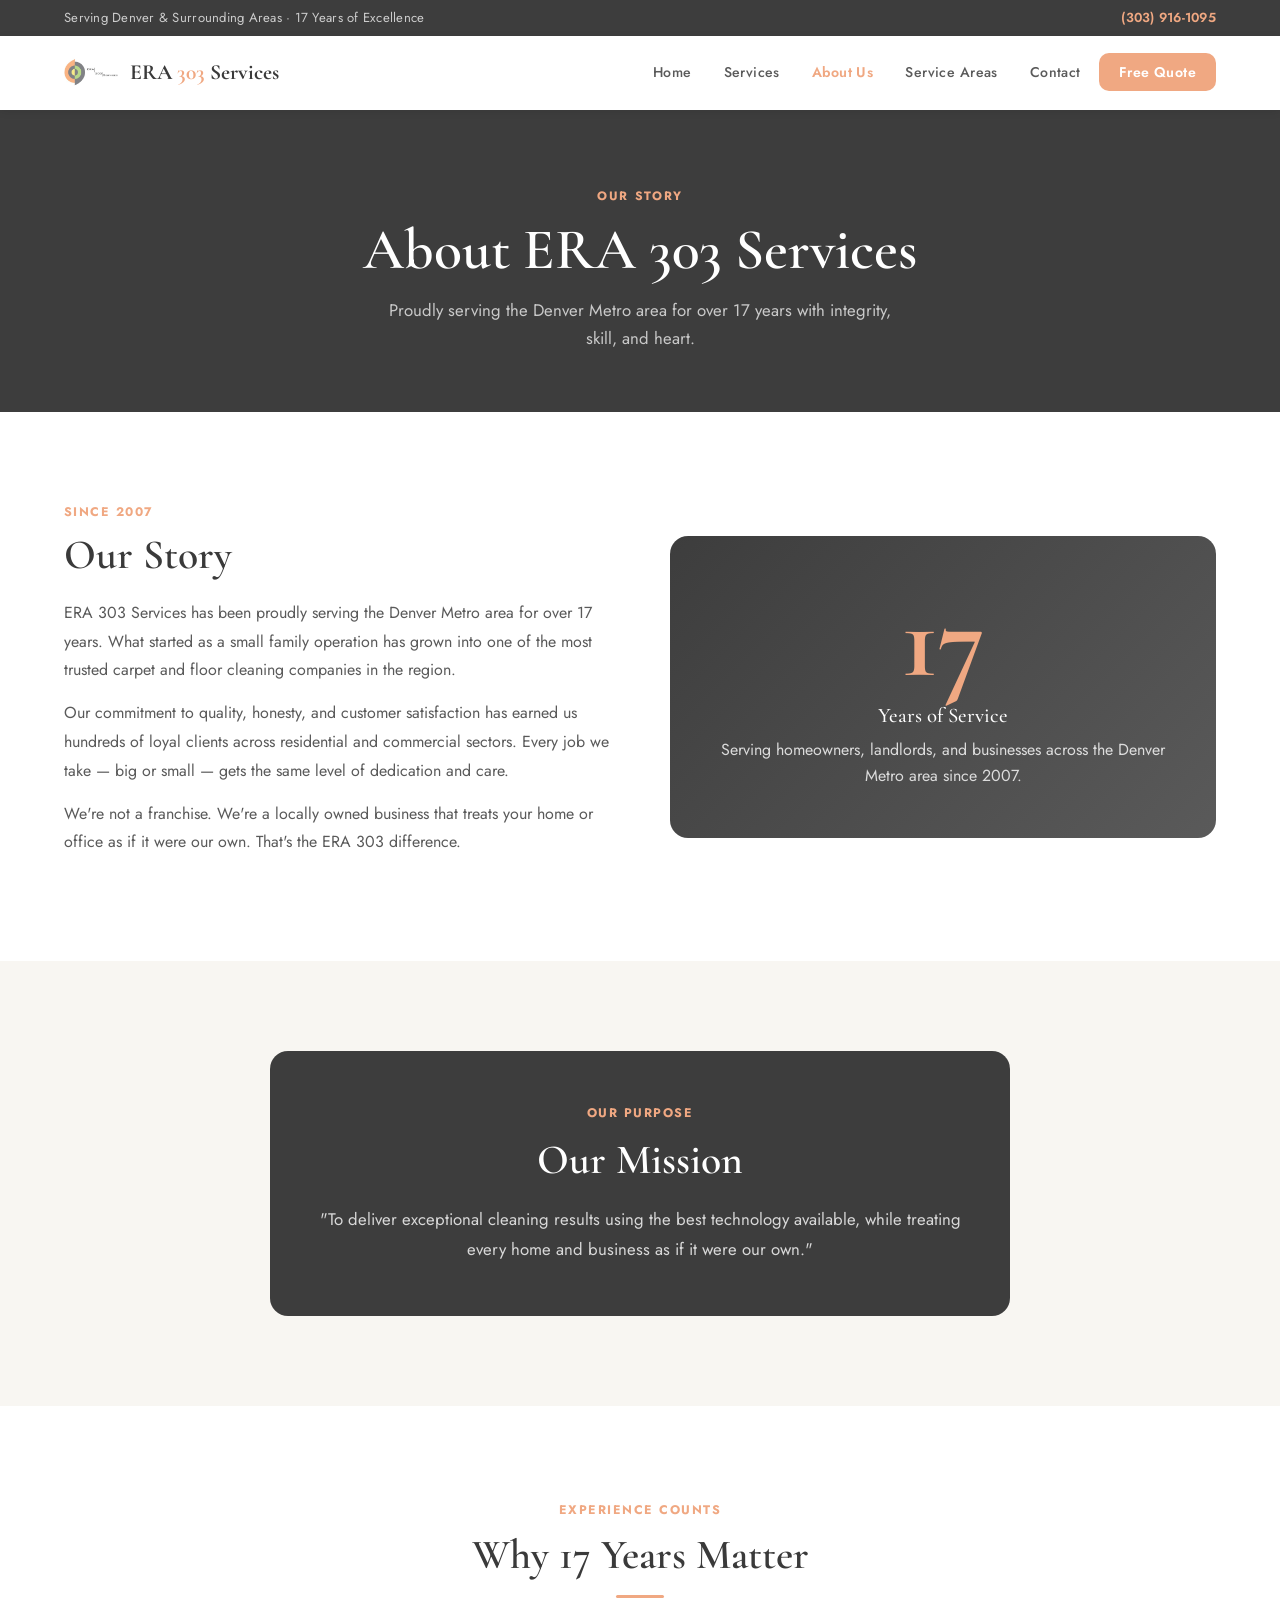
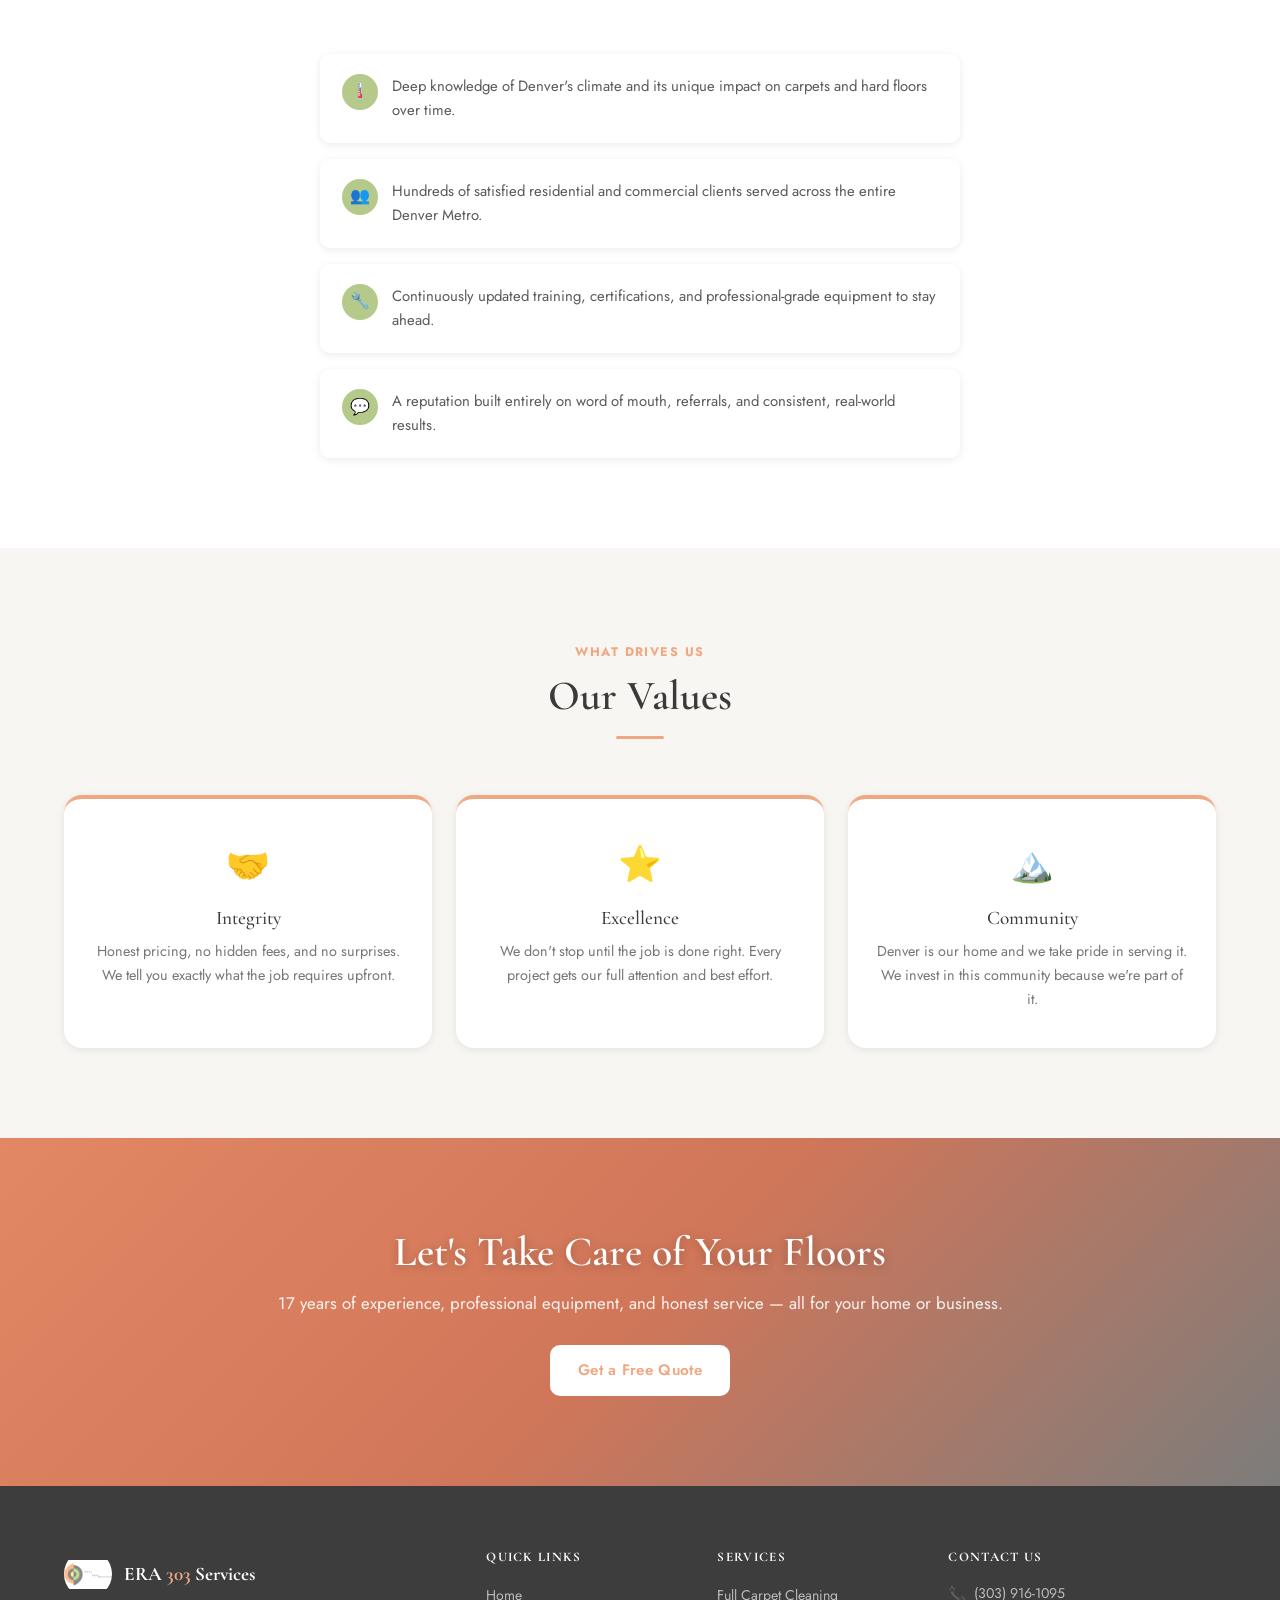
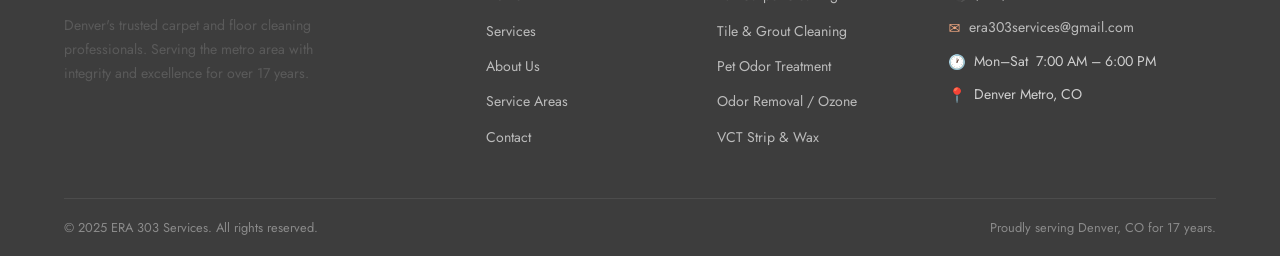
==== about.html @ 9dfc043a "Initial commit - ERA 303 website" ====
<!DOCTYPE html>
<html lang="en">
<head>
  <meta charset="UTF-8" />
  <meta name="viewport" content="width=device-width, initial-scale=1.0" />
  <title>About Us | ERA 303 Services — Denver, CO</title>
  <meta name="description" content="17 years of trusted carpet and floor cleaning in Denver. Learn the ERA 303 story, our mission, and the values that drive us." />
  <link rel="stylesheet" href="styles.css" />
  <link rel="preconnect" href="https://fonts.googleapis.com" />
  <link rel="preconnect" href="https://fonts.gstatic.com" crossorigin />
  <link href="https://fonts.googleapis.com/css2?family=Cormorant+Garamond:ital,wght@0,400;0,500;0,600;0,700;1,400;1,600&family=Jost:wght@300;400;500;600;700&display=swap" rel="stylesheet" />
</head>
<body>

  <!-- TOP BAR -->
  <div class="top-bar">
    <div class="container">
      <span>Serving Denver &amp; Surrounding Areas &middot; 17 Years of Excellence</span>
      <a href="tel:+13039161095">(303) 916-1095</a>
    </div>
  </div>

  <!-- NAVBAR -->
  <header class="navbar">
    <div class="container">
      <nav class="nav-inner">
        <a href="index.html" class="nav-logo">
          <img src="assets/logo.jpg" alt="ERA 303 Services Logo" />
          <span class="nav-logo-text">ERA <span>303</span> Services</span>
        </a>
        <ul class="nav-links">
          <li><a href="index.html">Home</a></li>
          <li><a href="services.html">Services</a></li>
          <li><a href="about.html" class="active">About Us</a></li>
          <li><a href="areas.html">Service Areas</a></li>
          <li><a href="contact.html">Contact</a></li>
          <li><a href="contact.html" class="nav-cta">Free Quote</a></li>
        </ul>
        <button class="hamburger" aria-label="Toggle menu" aria-expanded="false">
          <span></span><span></span><span></span>
        </button>
      </nav>
    </div>
    <nav class="mobile-nav" aria-label="Mobile navigation">
      <a href="index.html">Home</a>
      <a href="services.html">Services</a>
      <a href="about.html" class="active">About Us</a>
      <a href="areas.html">Service Areas</a>
      <a href="contact.html">Contact</a>
      <a href="contact.html" class="nav-cta">Free Quote</a>
    </nav>
  </header>

  <main>

    <!-- PAGE HERO -->
    <section class="page-hero">
      <div class="container">
        <span class="overline">Our Story</span>
        <h1>About ERA 303 Services</h1>
        <p>Proudly serving the Denver Metro area for over 17 years with integrity, skill, and heart.</p>
      </div>
    </section>

    <!-- OUR STORY -->
    <section class="section section-alt">
      <div class="container">
        <div class="about-story fade-up">
          <div class="about-story-text">
            <span class="overline" style="color:var(--salmon);font-size:.78rem;font-weight:700;letter-spacing:.12em;text-transform:uppercase;display:block;margin-bottom:8px;">Since 2007</span>
            <h2>Our Story</h2>
            <p>ERA 303 Services has been proudly serving the Denver Metro area for over 17 years. What started as a small family operation has grown into one of the most trusted carpet and floor cleaning companies in the region.</p>
            <p>Our commitment to quality, honesty, and customer satisfaction has earned us hundreds of loyal clients across residential and commercial sectors. Every job we take — big or small — gets the same level of dedication and care.</p>
            <p>We're not a franchise. We're a locally owned business that treats your home or office as if it were our own. That's the ERA 303 difference.</p>
          </div>
          <div class="about-visual">
            <div class="big-number">17</div>
            <h3 style="color:var(--white);font-size:1.3rem;margin-bottom:8px;">Years of Service</h3>
            <p>Serving homeowners, landlords, and businesses across the Denver Metro area since 2007.</p>
          </div>
        </div>
      </div>
    </section>

    <!-- MISSION -->
    <section class="section">
      <div class="container">
        <div class="mission-box fade-up">
          <span class="overline">Our Purpose</span>
          <h2>Our Mission</h2>
          <p>"To deliver exceptional cleaning results using the best technology available, while treating every home and business as if it were our own."</p>
        </div>
      </div>
    </section>

    <!-- WHY 17 YEARS MATTER -->
    <section class="section section-alt">
      <div class="container">
        <div class="section-header fade-up">
          <span class="overline">Experience Counts</span>
          <h2>Why 17 Years Matter</h2>
          <div class="divider"></div>
        </div>
        <div class="why-list">
          <div class="why-item fade-up delay-1">
            <div class="why-item-icon">🌡️</div>
            <p>Deep knowledge of Denver's climate and its unique impact on carpets and hard floors over time.</p>
          </div>
          <div class="why-item fade-up delay-2">
            <div class="why-item-icon">👥</div>
            <p>Hundreds of satisfied residential and commercial clients served across the entire Denver Metro.</p>
          </div>
          <div class="why-item fade-up delay-3">
            <div class="why-item-icon">🔧</div>
            <p>Continuously updated training, certifications, and professional-grade equipment to stay ahead.</p>
          </div>
          <div class="why-item fade-up delay-4">
            <div class="why-item-icon">💬</div>
            <p>A reputation built entirely on word of mouth, referrals, and consistent, real-world results.</p>
          </div>
        </div>
      </div>
    </section>

    <!-- VALUES -->
    <section class="section">
      <div class="container">
        <div class="section-header fade-up">
          <span class="overline">What Drives Us</span>
          <h2>Our Values</h2>
          <div class="divider"></div>
        </div>
        <div class="values-grid">
          <div class="value-card fade-up delay-1">
            <div class="value-icon">🤝</div>
            <h3>Integrity</h3>
            <p>Honest pricing, no hidden fees, and no surprises. We tell you exactly what the job requires upfront.</p>
          </div>
          <div class="value-card fade-up delay-2">
            <div class="value-icon">⭐</div>
            <h3>Excellence</h3>
            <p>We don't stop until the job is done right. Every project gets our full attention and best effort.</p>
          </div>
          <div class="value-card fade-up delay-3">
            <div class="value-icon">🏔️</div>
            <h3>Community</h3>
            <p>Denver is our home and we take pride in serving it. We invest in this community because we're part of it.</p>
          </div>
        </div>
      </div>
    </section>

    <!-- CTA BANNER -->
    <section class="cta-banner">
      <div class="container">
        <h2 class="fade-up">Let's Take Care of Your Floors</h2>
        <p class="fade-up delay-1">17 years of experience, professional equipment, and honest service — all for your home or business.</p>
        <a href="contact.html" class="btn btn-white fade-up delay-2">Get a Free Quote</a>
      </div>
    </section>

  </main>

  <!-- FOOTER -->
  <footer class="footer">
    <div class="container">
      <div class="footer-grid">
        <div class="footer-brand">
          <div class="footer-logo-wrap">
            <img src="assets/logo.jpg" alt="ERA 303 Services Logo" />
            <div class="footer-logo-name">ERA <span>303</span> Services</div>
          </div>
          <p class="footer-tagline">Denver's trusted carpet and floor cleaning professionals. Serving the metro area with integrity and excellence for over 17 years.</p>
        </div>
        <div>
          <h4>Quick Links</h4>
          <ul>
            <li><a href="index.html">Home</a></li>
            <li><a href="services.html">Services</a></li>
            <li><a href="about.html">About Us</a></li>
            <li><a href="areas.html">Service Areas</a></li>
            <li><a href="contact.html">Contact</a></li>
          </ul>
        </div>
        <div>
          <h4>Services</h4>
          <ul>
            <li><a href="services.html">Full Carpet Cleaning</a></li>
            <li><a href="services.html">Tile &amp; Grout Cleaning</a></li>
            <li><a href="services.html">Pet Odor Treatment</a></li>
            <li><a href="services.html">Odor Removal / Ozone</a></li>
            <li><a href="services.html">VCT Strip &amp; Wax</a></li>
          </ul>
        </div>
        <div>
          <h4>Contact Us</h4>
          <ul class="footer-contact">
            <li><span class="fc-icon">📞</span><a href="tel:+13039161095">(303) 916-1095</a></li>
            <li><span class="fc-icon">✉️</span><a href="mailto:era303services@gmail.com">era303services@gmail.com</a></li>
            <li><span class="fc-icon">🕐</span><span>Mon–Sat &nbsp;7:00 AM – 6:00 PM</span></li>
            <li><span class="fc-icon">📍</span><span>Denver Metro, CO</span></li>
          </ul>
        </div>
      </div>
      <div class="footer-bottom">
        <span>&copy; 2025 ERA 303 Services. All rights reserved.</span>
        <span>Proudly serving Denver, CO for 17 years.</span>
      </div>
    </div>
  </footer>

  <script src="main.js"></script>
</body>
</html>
---- styles.css ----
/* ============================================
   ERA 303 Services — styles.css
   ============================================ */

/* --- Google Fonts --- */
@import url('https://fonts.googleapis.com/css2?family=Cormorant+Garamond:ital,wght@0,400;0,500;0,600;0,700;1,400;1,600&family=Jost:wght@300;400;500;600;700&display=swap');

/* --- CSS Variables --- */
:root {
  --charcoal:    #5a5a5a;
  --salmon:      #f0a882;
  --olive:       #b5c98a;
  --lime:        #e8e8a0;
  --offwhite:    #f8f6f2;
  --dark:        #3a3a3a;
  --white:       #ffffff;
  --charcoal-dk: #3d3d3d;
  --charcoal-lt: #767676;
  --shadow-sm:   0 2px 8px rgba(0,0,0,.08);
  --shadow-md:   0 6px 24px rgba(0,0,0,.12);
  --shadow-lg:   0 12px 40px rgba(0,0,0,.15);
  --radius:      10px;
  --radius-lg:   18px;
  --transition:  .3s ease;
  --font-display: 'Cormorant Garamond', Georgia, serif;
  --font-body:    'Jost', system-ui, sans-serif;
}

/* --- Reset --- */
*, *::before, *::after { box-sizing: border-box; margin: 0; padding: 0; }
html { scroll-behavior: smooth; }
body {
  font-family: var(--font-body);
  background: var(--offwhite);
  color: var(--dark);
  line-height: 1.65;
  font-size: 16px;
}
img { display: block; max-width: 100%; }
a { color: inherit; text-decoration: none; }
ul { list-style: none; }
button { cursor: pointer; font-family: var(--font-body); border: none; }

/* --- Typography --- */
h1, h2, h3, h4 { font-family: var(--font-display); line-height: 1.2; color: var(--dark); }
h1 { font-size: clamp(2rem, 5vw, 3.6rem); font-weight: 600; }
h2 { font-size: clamp(1.6rem, 3.5vw, 2.6rem); font-weight: 600; }
h3 { font-size: clamp(1.2rem, 2.5vw, 1.7rem); font-weight: 500; }
h4 { font-size: 1.15rem; font-weight: 600; }
p  { font-size: 1rem; color: var(--charcoal); }

/* ============================================
   TOP BAR
   ============================================ */
.top-bar {
  background: var(--charcoal-dk);
  color: #ccc;
  font-size: .82rem;
  font-weight: 400;
  letter-spacing: .02em;
  padding: 7px 0;
}
.top-bar .container {
  display: flex;
  justify-content: space-between;
  align-items: center;
  gap: 12px;
}
.top-bar a {
  color: var(--salmon);
  font-weight: 600;
  transition: color var(--transition);
}
.top-bar a:hover { color: var(--lime); }

/* ============================================
   NAVBAR
   ============================================ */
.navbar {
  background: var(--white);
  box-shadow: var(--shadow-sm);
  position: sticky;
  top: 0;
  z-index: 1000;
  transition: box-shadow var(--transition);
}
.navbar.scrolled { box-shadow: var(--shadow-md); }
.nav-inner {
  display: flex;
  align-items: center;
  justify-content: space-between;
  padding: 10px 0;
  gap: 16px;
}
.nav-logo {
  display: flex;
  align-items: center;
  gap: 12px;
  text-decoration: none;
}
.nav-logo img {
  height: 54px;
  width: 54px;
  object-fit: contain;
  border-radius: 50%;
}
.nav-logo-text {
  font-family: var(--font-display);
  font-size: 1.35rem;
  font-weight: 700;
  color: var(--dark);
  line-height: 1.2;
}
.nav-logo-text span { color: var(--salmon); }
.nav-links {
  display: flex;
  align-items: center;
  gap: 4px;
}
.nav-links a {
  font-size: .88rem;
  font-weight: 500;
  letter-spacing: .03em;
  padding: 7px 14px;
  border-radius: 6px;
  color: var(--charcoal);
  transition: background var(--transition), color var(--transition);
}
.nav-links a:hover { background: var(--offwhite); color: var(--dark); }
.nav-links a.active { color: var(--salmon); font-weight: 600; }
.nav-cta {
  background: var(--salmon);
  color: var(--white) !important;
  padding: 9px 20px !important;
  border-radius: var(--radius) !important;
  font-weight: 600 !important;
  transition: background var(--transition), transform var(--transition) !important;
}
.nav-cta:hover { background: #e5906c !important; transform: translateY(-1px); }

/* Hamburger */
.hamburger {
  display: none;
  flex-direction: column;
  gap: 5px;
  background: none;
  padding: 6px;
  border-radius: 6px;
}
.hamburger span {
  display: block;
  width: 24px;
  height: 2px;
  background: var(--dark);
  border-radius: 2px;
  transition: transform var(--transition), opacity var(--transition);
}
.hamburger.open span:nth-child(1) { transform: translateY(7px) rotate(45deg); }
.hamburger.open span:nth-child(2) { opacity: 0; }
.hamburger.open span:nth-child(3) { transform: translateY(-7px) rotate(-45deg); }

/* Mobile nav */
.mobile-nav {
  display: none;
  flex-direction: column;
  background: var(--white);
  border-top: 1px solid #eee;
  padding: 12px 0 16px;
}
.mobile-nav.open { display: flex; }
.mobile-nav a {
  padding: 11px 24px;
  font-size: .95rem;
  font-weight: 500;
  color: var(--charcoal);
  transition: background var(--transition);
}
.mobile-nav a:hover { background: var(--offwhite); }
.mobile-nav a.active { color: var(--salmon); font-weight: 600; }
.mobile-nav .nav-cta {
  margin: 8px 24px 0;
  text-align: center;
  padding: 11px 20px !important;
  border-radius: var(--radius) !important;
  background: var(--salmon) !important;
  color: var(--white) !important;
}

/* ============================================
   CONTAINER
   ============================================ */
.container {
  width: 90%;
  max-width: 1180px;
  margin: 0 auto;
}

/* ============================================
   BUTTONS
   ============================================ */
.btn {
  display: inline-flex;
  align-items: center;
  gap: 8px;
  padding: 13px 28px;
  border-radius: var(--radius);
  font-size: .95rem;
  font-weight: 600;
  letter-spacing: .02em;
  transition: transform var(--transition), box-shadow var(--transition), background var(--transition);
}
.btn:hover { transform: translateY(-2px); box-shadow: var(--shadow-md); }
.btn-primary { background: var(--salmon); color: var(--white); }
.btn-primary:hover { background: #e5906c; }
.btn-outline {
  background: transparent;
  color: var(--white);
  border: 2px solid rgba(255,255,255,.7);
}
.btn-outline:hover { background: rgba(255,255,255,.12); border-color: var(--white); }
.btn-dark { background: var(--dark); color: var(--white); }
.btn-dark:hover { background: var(--charcoal-dk); }
.btn-olive { background: var(--olive); color: var(--dark); }
.btn-olive:hover { background: #a4bb7a; }

/* ============================================
   HERO (HOME)
   ============================================ */
.hero {
  position: relative;
  min-height: 88vh;
  display: flex;
  align-items: center;
  overflow: hidden;
}
.hero-bg {
  position: absolute;
  inset: 0;
  background-image: url('assets/hero-technician.png');
  background-size: cover;
  background-position: center 15%;
  transform: scale(1.04);
  transition: transform 8s ease;
  filter: brightness(1.05) contrast(1.08) saturate(0.9);
}
.hero-bg.loaded { transform: scale(1); }
.hero-overlay {
  position: absolute;
  inset: 0;
  background: linear-gradient(
    to right,
    rgba(20,20,20,.80) 0%,
    rgba(30,30,30,.65) 45%,
    rgba(20,20,20,.28) 75%,
    rgba(10,10,10,.10) 100%
  );
}
.hero-content {
  position: relative;
  z-index: 2;
  max-width: 700px;
  padding: 80px 0;
}
.hero-badge {
  display: inline-flex;
  align-items: center;
  gap: 8px;
  background: rgba(255,255,255,.12);
  border: 1px solid rgba(255,255,255,.25);
  color: var(--lime);
  font-size: .82rem;
  font-weight: 600;
  letter-spacing: .08em;
  text-transform: uppercase;
  padding: 6px 14px;
  border-radius: 30px;
  margin-bottom: 20px;
}
.hero h1 { color: var(--white); margin-bottom: 18px; text-shadow: 0 2px 12px rgba(0,0,0,.3); }
.hero-sub {
  font-size: 1.12rem;
  color: rgba(255,255,255,.88);
  margin-bottom: 32px;
  max-width: 540px;
}
.hero-buttons { display: flex; gap: 14px; flex-wrap: wrap; margin-bottom: 40px; }
.hero-stars {
  display: flex;
  align-items: center;
  gap: 10px;
  color: rgba(255,255,255,.8);
  font-size: .88rem;
}
.stars { color: #fbbf24; font-size: 1.1rem; letter-spacing: 2px; }

/* ============================================
   TRUST STRIP
   ============================================ */
.trust-strip {
  background: var(--olive);
  padding: 18px 0;
}
.trust-strip ul {
  display: flex;
  justify-content: center;
  flex-wrap: wrap;
  gap: 10px 30px;
}
.trust-strip li {
  font-size: .88rem;
  font-weight: 600;
  color: var(--dark);
  display: flex;
  align-items: center;
  gap: 7px;
}
.trust-strip li::before { content: '✔'; color: #5a7a3a; font-size: .9rem; }

/* ============================================
   SECTION COMMON
   ============================================ */
.section { padding: 90px 0; }
.section-alt { background: var(--white); }
.section-header { text-align: center; margin-bottom: 56px; }
.section-header .overline {
  display: inline-block;
  font-size: .78rem;
  font-weight: 700;
  letter-spacing: .12em;
  text-transform: uppercase;
  color: var(--salmon);
  margin-bottom: 10px;
}
.section-header h2 { margin-bottom: 14px; }
.section-header p { color: var(--charcoal-lt); max-width: 560px; margin: 0 auto; }
.divider {
  width: 48px;
  height: 3px;
  background: var(--salmon);
  border-radius: 2px;
  margin: 14px auto 0;
}

/* ============================================
   SERVICES CARDS (HOME PREVIEW)
   ============================================ */
.services-grid {
  display: grid;
  grid-template-columns: repeat(auto-fit, minmax(210px, 1fr));
  gap: 24px;
}
.service-card {
  background: var(--white);
  border-radius: var(--radius-lg);
  padding: 32px 24px 28px;
  box-shadow: var(--shadow-sm);
  border: 1px solid #ece9e3;
  transition: transform var(--transition), box-shadow var(--transition);
  display: flex;
  flex-direction: column;
  gap: 12px;
}
.service-card:hover { transform: translateY(-5px); box-shadow: var(--shadow-md); }
.service-icon {
  width: 52px;
  height: 52px;
  border-radius: 12px;
  background: var(--offwhite);
  display: flex;
  align-items: center;
  justify-content: center;
  font-size: 1.6rem;
}
.service-card h3 { font-size: 1.15rem; }
.service-card p { font-size: .9rem; flex: 1; }
.service-card .learn-more {
  font-size: .85rem;
  font-weight: 700;
  color: var(--salmon);
  letter-spacing: .03em;
  display: inline-flex;
  align-items: center;
  gap: 4px;
  transition: gap var(--transition);
}
.service-card:hover .learn-more { gap: 8px; }

/* ============================================
   WHY CHOOSE US
   ============================================ */
.features-grid {
  display: grid;
  grid-template-columns: repeat(auto-fit, minmax(220px, 1fr));
  gap: 28px;
}
.feature-block {
  text-align: center;
  padding: 36px 24px;
  border-radius: var(--radius-lg);
  background: var(--offwhite);
  border: 1px solid #ece9e3;
  transition: transform var(--transition), box-shadow var(--transition);
}
.feature-block:hover { transform: translateY(-4px); box-shadow: var(--shadow-sm); }
.feature-icon {
  width: 62px;
  height: 62px;
  border-radius: 50%;
  background: var(--salmon);
  color: var(--white);
  font-size: 1.6rem;
  display: flex;
  align-items: center;
  justify-content: center;
  margin: 0 auto 18px;
}
.feature-block h3 { font-size: 1.1rem; margin-bottom: 8px; }
.feature-block p { font-size: .88rem; }

/* ============================================
   TESTIMONIALS
   ============================================ */
.testimonials-grid {
  display: grid;
  grid-template-columns: repeat(auto-fit, minmax(280px, 1fr));
  gap: 26px;
}
.testimonial-card {
  background: var(--white);
  border-radius: var(--radius-lg);
  padding: 30px 28px;
  box-shadow: var(--shadow-sm);
  border-left: 4px solid var(--salmon);
  transition: transform var(--transition), box-shadow var(--transition);
}
.testimonial-card:hover { transform: translateY(-4px); box-shadow: var(--shadow-md); }
.testimonial-stars { color: #fbbf24; font-size: 1rem; margin-bottom: 12px; }
.testimonial-text {
  font-size: .95rem;
  color: var(--charcoal);
  font-style: italic;
  margin-bottom: 18px;
  line-height: 1.7;
}
.testimonial-author strong { font-size: .9rem; font-weight: 600; color: var(--dark); }
.testimonial-author span { font-size: .82rem; color: var(--charcoal-lt); }

/* ============================================
   CTA BANNER
   ============================================ */
.cta-banner {
  position: relative;
  padding: 90px 0;
  text-align: center;
  overflow: hidden;
  background-image: url('assets/denver-skyline.jpg');
  background-size: cover;
  background-position: center 55%;
  background-attachment: fixed;
}
.cta-banner::before {
  content: '';
  position: absolute;
  inset: 0;
  background: linear-gradient(
    135deg,
    rgba(224, 120, 80, .88) 0%,
    rgba(200, 90, 55, .82) 50%,
    rgba(90, 90, 90, .78) 100%
  );
}
.cta-banner .container { position: relative; z-index: 1; }
.cta-banner h2 { color: var(--white); font-size: clamp(1.8rem, 3.5vw, 2.6rem); margin-bottom: 12px; text-shadow: 0 2px 10px rgba(0,0,0,.25); }
.cta-banner p { color: rgba(255,255,255,.92); margin-bottom: 28px; font-size: 1.05rem; }
.btn-white { background: var(--white); color: var(--salmon); }
.btn-white:hover { background: #f5f2ee; }

/* ============================================
   PAGE HERO (inner pages)
   ============================================ */
.page-hero {
  background: var(--charcoal-dk);
  padding: 72px 0 60px;
  text-align: center;
}
.page-hero h1 { color: var(--white); margin-bottom: 12px; }
.page-hero p { color: rgba(255,255,255,.72); font-size: 1.05rem; max-width: 520px; margin: 0 auto; }
.page-hero .overline {
  display: inline-block;
  font-size: .76rem;
  font-weight: 700;
  letter-spacing: .14em;
  text-transform: uppercase;
  color: var(--salmon);
  margin-bottom: 10px;
}

/* ============================================
   SERVICES PAGE — Detailed Sections
   ============================================ */
.service-section {
  padding: 72px 0;
  border-bottom: 1px solid #e8e4de;
}
.service-section:last-of-type { border-bottom: none; }
.service-section-inner {
  display: grid;
  grid-template-columns: 1fr 2fr;
  gap: 56px;
  align-items: start;
}
.service-number {
  font-family: var(--font-display);
  font-size: 5rem;
  font-weight: 700;
  color: var(--salmon);
  opacity: .2;
  line-height: 1;
  margin-bottom: 10px;
}
.service-icon-lg {
  width: 72px;
  height: 72px;
  border-radius: var(--radius-lg);
  background: var(--offwhite);
  border: 2px solid #ece9e3;
  display: flex;
  align-items: center;
  justify-content: center;
  font-size: 2rem;
}
.service-side { text-align: center; }
.service-body h2 { margin-bottom: 14px; }
.service-body > p { margin-bottom: 22px; line-height: 1.8; }
.service-includes {
  background: var(--offwhite);
  border-radius: var(--radius);
  padding: 20px 24px;
  margin-bottom: 24px;
}
.service-includes h4 { margin-bottom: 12px; font-size: .88rem; letter-spacing: .06em; text-transform: uppercase; color: var(--charcoal-lt); }
.service-includes ul { display: flex; flex-direction: column; gap: 7px; }
.service-includes li {
  font-size: .92rem;
  color: var(--charcoal);
  display: flex;
  align-items: flex-start;
  gap: 8px;
}
.service-includes li::before { content: '→'; color: var(--olive); font-weight: 700; flex-shrink: 0; }

/* ============================================
   ABOUT PAGE
   ============================================ */
.about-story { display: grid; grid-template-columns: 1fr 1fr; gap: 60px; align-items: center; }
.about-story-text h2 { margin-bottom: 18px; }
.about-story-text p { margin-bottom: 14px; line-height: 1.8; }
.about-visual {
  background: linear-gradient(135deg, var(--charcoal-dk) 0%, var(--charcoal) 100%);
  border-radius: var(--radius-lg);
  padding: 48px 36px;
  text-align: center;
  color: var(--white);
}
.about-visual .big-number {
  font-family: var(--font-display);
  font-size: 7rem;
  font-weight: 700;
  color: var(--salmon);
  line-height: 1;
  margin-bottom: 8px;
}
.about-visual p { color: rgba(255,255,255,.8); font-size: 1rem; }

.mission-box {
  background: var(--charcoal-dk);
  color: var(--white);
  border-radius: var(--radius-lg);
  padding: 52px 48px;
  text-align: center;
  max-width: 740px;
  margin: 0 auto;
}
.mission-box .overline { color: var(--salmon); display: block; margin-bottom: 12px; font-size: .78rem; font-weight: 700; letter-spacing: .12em; text-transform: uppercase; }
.mission-box h2 { color: var(--white); margin-bottom: 18px; }
.mission-box p { color: rgba(255,255,255,.8); font-size: 1.05rem; line-height: 1.8; }

.why-list { max-width: 640px; margin: 0 auto; display: flex; flex-direction: column; gap: 16px; }
.why-item {
  display: flex;
  align-items: flex-start;
  gap: 14px;
  background: var(--white);
  border-radius: var(--radius);
  padding: 20px 22px;
  box-shadow: var(--shadow-sm);
}
.why-item-icon {
  width: 36px;
  height: 36px;
  border-radius: 50%;
  background: var(--olive);
  color: var(--dark);
  display: flex;
  align-items: center;
  justify-content: center;
  font-size: 1rem;
  flex-shrink: 0;
}
.why-item p { font-size: .93rem; color: var(--charcoal); }

.values-grid { display: grid; grid-template-columns: repeat(3, 1fr); gap: 24px; }
.value-card {
  background: var(--white);
  border-radius: var(--radius-lg);
  padding: 36px 28px;
  text-align: center;
  box-shadow: var(--shadow-sm);
  border-top: 4px solid var(--salmon);
  transition: transform var(--transition), box-shadow var(--transition);
}
.value-card:hover { transform: translateY(-4px); box-shadow: var(--shadow-md); }
.value-icon { font-size: 2.2rem; margin-bottom: 14px; }
.value-card h3 { font-size: 1.2rem; margin-bottom: 10px; }
.value-card p { font-size: .9rem; color: var(--charcoal-lt); }

/* ============================================
   AREAS PAGE
   ============================================ */
.areas-grid {
  display: grid;
  grid-template-columns: repeat(auto-fill, minmax(160px, 1fr));
  gap: 16px;
  margin-bottom: 40px;
}
.area-card {
  background: var(--white);
  border-radius: var(--radius);
  padding: 22px 16px;
  text-align: center;
  box-shadow: var(--shadow-sm);
  border: 1px solid #ece9e3;
  transition: transform var(--transition), box-shadow var(--transition), border-color var(--transition);
  cursor: default;
}
.area-card:hover { transform: translateY(-4px); box-shadow: var(--shadow-md); border-color: var(--olive); }
.area-card .area-dot {
  width: 10px;
  height: 10px;
  border-radius: 50%;
  background: var(--olive);
  margin: 0 auto 10px;
}
.area-card strong { font-size: .95rem; font-weight: 600; color: var(--dark); }
.area-card span { display: block; font-size: .78rem; color: var(--charcoal-lt); margin-top: 3px; }

.areas-note {
  text-align: center;
  background: var(--offwhite);
  border-radius: var(--radius-lg);
  padding: 36px 28px;
  border: 1px dashed #c8c4bc;
  max-width: 560px;
  margin: 0 auto 60px;
}
.areas-note p { margin-bottom: 16px; color: var(--charcoal); }

.map-placeholder {
  background: linear-gradient(135deg, #e2e0da 0%, #d4d1cb 100%);
  border-radius: var(--radius-lg);
  padding: 80px 32px;
  text-align: center;
  border: 2px dashed #b8b4ac;
}
.map-placeholder .map-icon { font-size: 3rem; margin-bottom: 14px; opacity: .5; }
.map-placeholder h3 { color: var(--charcoal); margin-bottom: 8px; }
.map-placeholder p { color: var(--charcoal-lt); font-size: .9rem; }

/* ============================================
   CONTACT PAGE
   ============================================ */
.contact-layout {
  display: grid;
  grid-template-columns: 1fr 1.6fr;
  gap: 52px;
  align-items: start;
}
.contact-info-card {
  background: var(--charcoal-dk);
  color: var(--white);
  border-radius: var(--radius-lg);
  padding: 40px 32px;
  position: sticky;
  top: 100px;
}
.contact-info-card h3 { color: var(--white); font-size: 1.4rem; margin-bottom: 24px; }
.contact-detail {
  display: flex;
  align-items: flex-start;
  gap: 14px;
  margin-bottom: 22px;
}
.contact-detail-icon {
  width: 40px;
  height: 40px;
  border-radius: var(--radius);
  background: rgba(255,255,255,.08);
  display: flex;
  align-items: center;
  justify-content: center;
  font-size: 1.1rem;
  flex-shrink: 0;
}
.contact-detail-text strong { display: block; font-size: .8rem; font-weight: 600; letter-spacing: .07em; text-transform: uppercase; color: var(--salmon); margin-bottom: 3px; }
.contact-detail-text a,
.contact-detail-text span { color: rgba(255,255,255,.85); font-size: .93rem; }
.contact-detail-text a:hover { color: var(--lime); }

.form-card {
  background: var(--white);
  border-radius: var(--radius-lg);
  padding: 40px 36px;
  box-shadow: var(--shadow-md);
}
.form-card h3 { font-size: 1.4rem; margin-bottom: 6px; }
.form-card > p { color: var(--charcoal-lt); margin-bottom: 28px; font-size: .92rem; }

.form-row { display: grid; grid-template-columns: 1fr 1fr; gap: 16px; }
.form-group { margin-bottom: 18px; }
.form-group label {
  display: block;
  font-size: .83rem;
  font-weight: 600;
  color: var(--dark);
  letter-spacing: .04em;
  margin-bottom: 6px;
}
.form-group input,
.form-group select,
.form-group textarea {
  width: 100%;
  padding: 11px 15px;
  border: 1.5px solid #ddd8d0;
  border-radius: var(--radius);
  font-family: var(--font-body);
  font-size: .93rem;
  color: var(--dark);
  background: var(--offwhite);
  transition: border-color var(--transition), box-shadow var(--transition);
  outline: none;
  appearance: none;
}
.form-group input:focus,
.form-group select:focus,
.form-group textarea:focus {
  border-color: var(--salmon);
  box-shadow: 0 0 0 3px rgba(240,168,130,.15);
  background: var(--white);
}
.form-group textarea { resize: vertical; min-height: 120px; }
.form-submit { width: 100%; padding: 14px; font-size: 1rem; }

.thank-you {
  display: none;
  text-align: center;
  padding: 40px 20px;
}
.thank-you.show { display: block; }
.thank-you-icon { font-size: 3rem; margin-bottom: 14px; }
.thank-you h3 { font-size: 1.5rem; margin-bottom: 10px; color: var(--dark); }
.thank-you p { color: var(--charcoal-lt); }

/* ============================================
   FOOTER
   ============================================ */
.footer {
  background: var(--charcoal-dk);
  color: rgba(255,255,255,.75);
  padding: 64px 0 0;
}
.footer-grid {
  display: grid;
  grid-template-columns: 2fr 1fr 1fr 1.4fr;
  gap: 40px;
  padding-bottom: 48px;
  border-bottom: 1px solid rgba(255,255,255,.08);
}
.footer-brand { max-width: 280px; }
.footer-logo-wrap {
  display: flex;
  align-items: center;
  gap: 12px;
  margin-bottom: 16px;
}
.footer-logo-wrap img {
  height: 48px;
  width: 48px;
  object-fit: contain;
  border-radius: 50%;
  filter: brightness(1.05);
}
.footer-logo-name {
  font-family: var(--font-display);
  font-size: 1.2rem;
  font-weight: 700;
  color: var(--white);
  line-height: 1.2;
}
.footer-logo-name span { color: var(--salmon); }
.footer-tagline { font-size: .88rem; line-height: 1.7; }
.footer h4 { color: var(--white); font-size: .82rem; font-weight: 700; letter-spacing: .1em; text-transform: uppercase; margin-bottom: 16px; }
.footer ul { display: flex; flex-direction: column; gap: 9px; }
.footer ul li a { font-size: .88rem; color: rgba(255,255,255,.65); transition: color var(--transition); }
.footer ul li a:hover { color: var(--salmon); }
.footer-contact li { font-size: .88rem; display: flex; align-items: flex-start; gap: 8px; }
.footer-contact li .fc-icon { color: var(--salmon); flex-shrink: 0; font-size: .9rem; margin-top: 1px; }
.footer-contact li a { color: rgba(255,255,255,.65); }
.footer-contact li a:hover { color: var(--salmon); }

.footer-bottom {
  padding: 18px 0;
  display: flex;
  justify-content: space-between;
  align-items: center;
  font-size: .8rem;
  color: rgba(255,255,255,.4);
  flex-wrap: wrap;
  gap: 8px;
}

/* ============================================
   SCROLL ANIMATIONS
   ============================================ */
.fade-up {
  opacity: 0;
  transform: translateY(28px);
  transition: opacity .55s ease, transform .55s ease;
}
.fade-up.visible { opacity: 1; transform: translateY(0); }
.fade-up.delay-1 { transition-delay: .1s; }
.fade-up.delay-2 { transition-delay: .2s; }
.fade-up.delay-3 { transition-delay: .3s; }
.fade-up.delay-4 { transition-delay: .4s; }

/* ============================================
   RESPONSIVE
   ============================================ */
@media (max-width: 1024px) {
  .footer-grid { grid-template-columns: 1fr 1fr; }
  .about-story { grid-template-columns: 1fr; }
  .about-visual { max-width: 420px; }
  .values-grid { grid-template-columns: 1fr 1fr 1fr; }
  .service-section-inner { grid-template-columns: 1fr; }
  .service-side { display: flex; align-items: center; gap: 20px; text-align: left; }
  .service-number { font-size: 3.5rem; margin-bottom: 0; opacity: .15; }
}

@media (max-width: 900px) {
  .hamburger { display: flex; }
  .nav-links { display: none; }
  .contact-layout { grid-template-columns: 1fr; }
  .contact-info-card { position: static; }
  .values-grid { grid-template-columns: 1fr 1fr; }
}

@media (max-width: 640px) {
  .section { padding: 64px 0; }
  .hero-content { padding: 60px 0; }
  .form-row { grid-template-columns: 1fr; }
  .footer-grid { grid-template-columns: 1fr; }
  .values-grid { grid-template-columns: 1fr; }
  .hero-buttons { gap: 10px; }
  .mission-box { padding: 36px 24px; }
  .form-card { padding: 28px 20px; }
  .top-bar .container { flex-direction: column; gap: 4px; text-align: center; }
}

@media (max-width: 480px) {
  .areas-grid { grid-template-columns: repeat(2, 1fr); }
  .testimonials-grid { grid-template-columns: 1fr; }
}
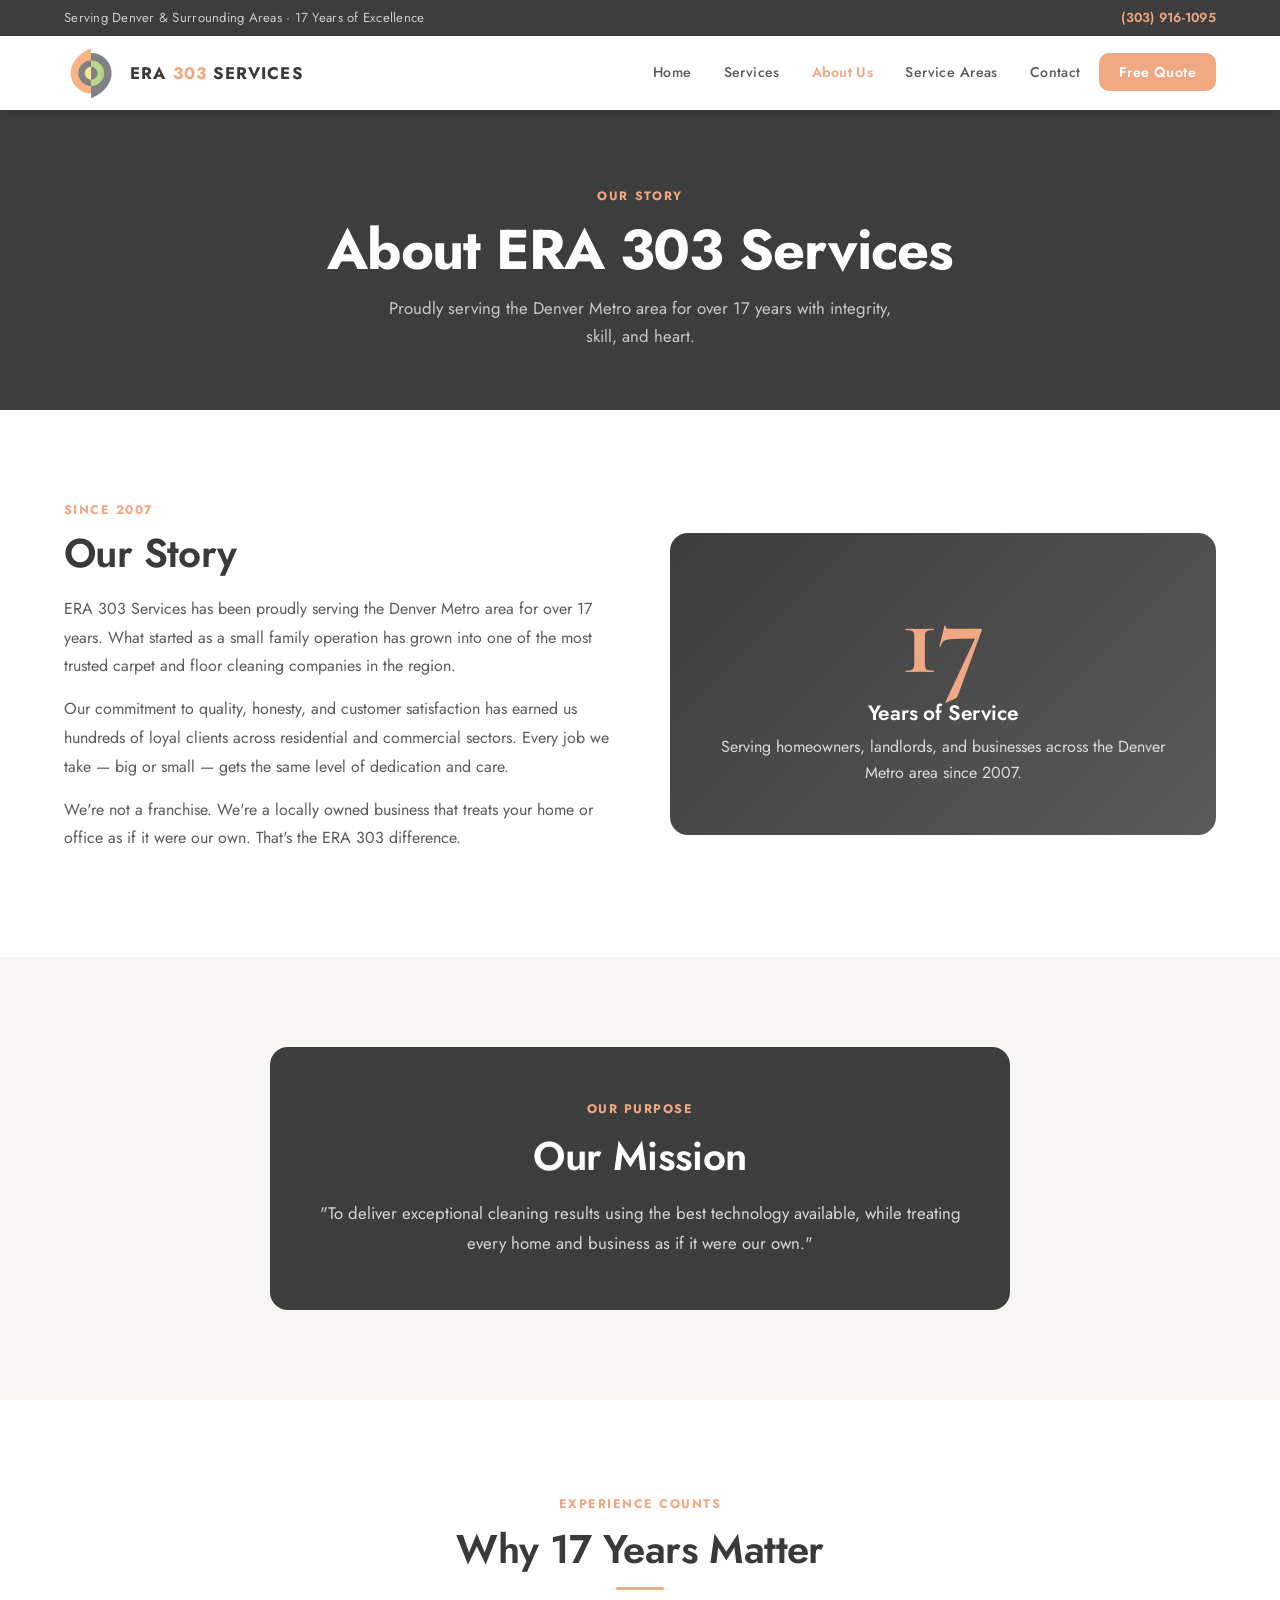
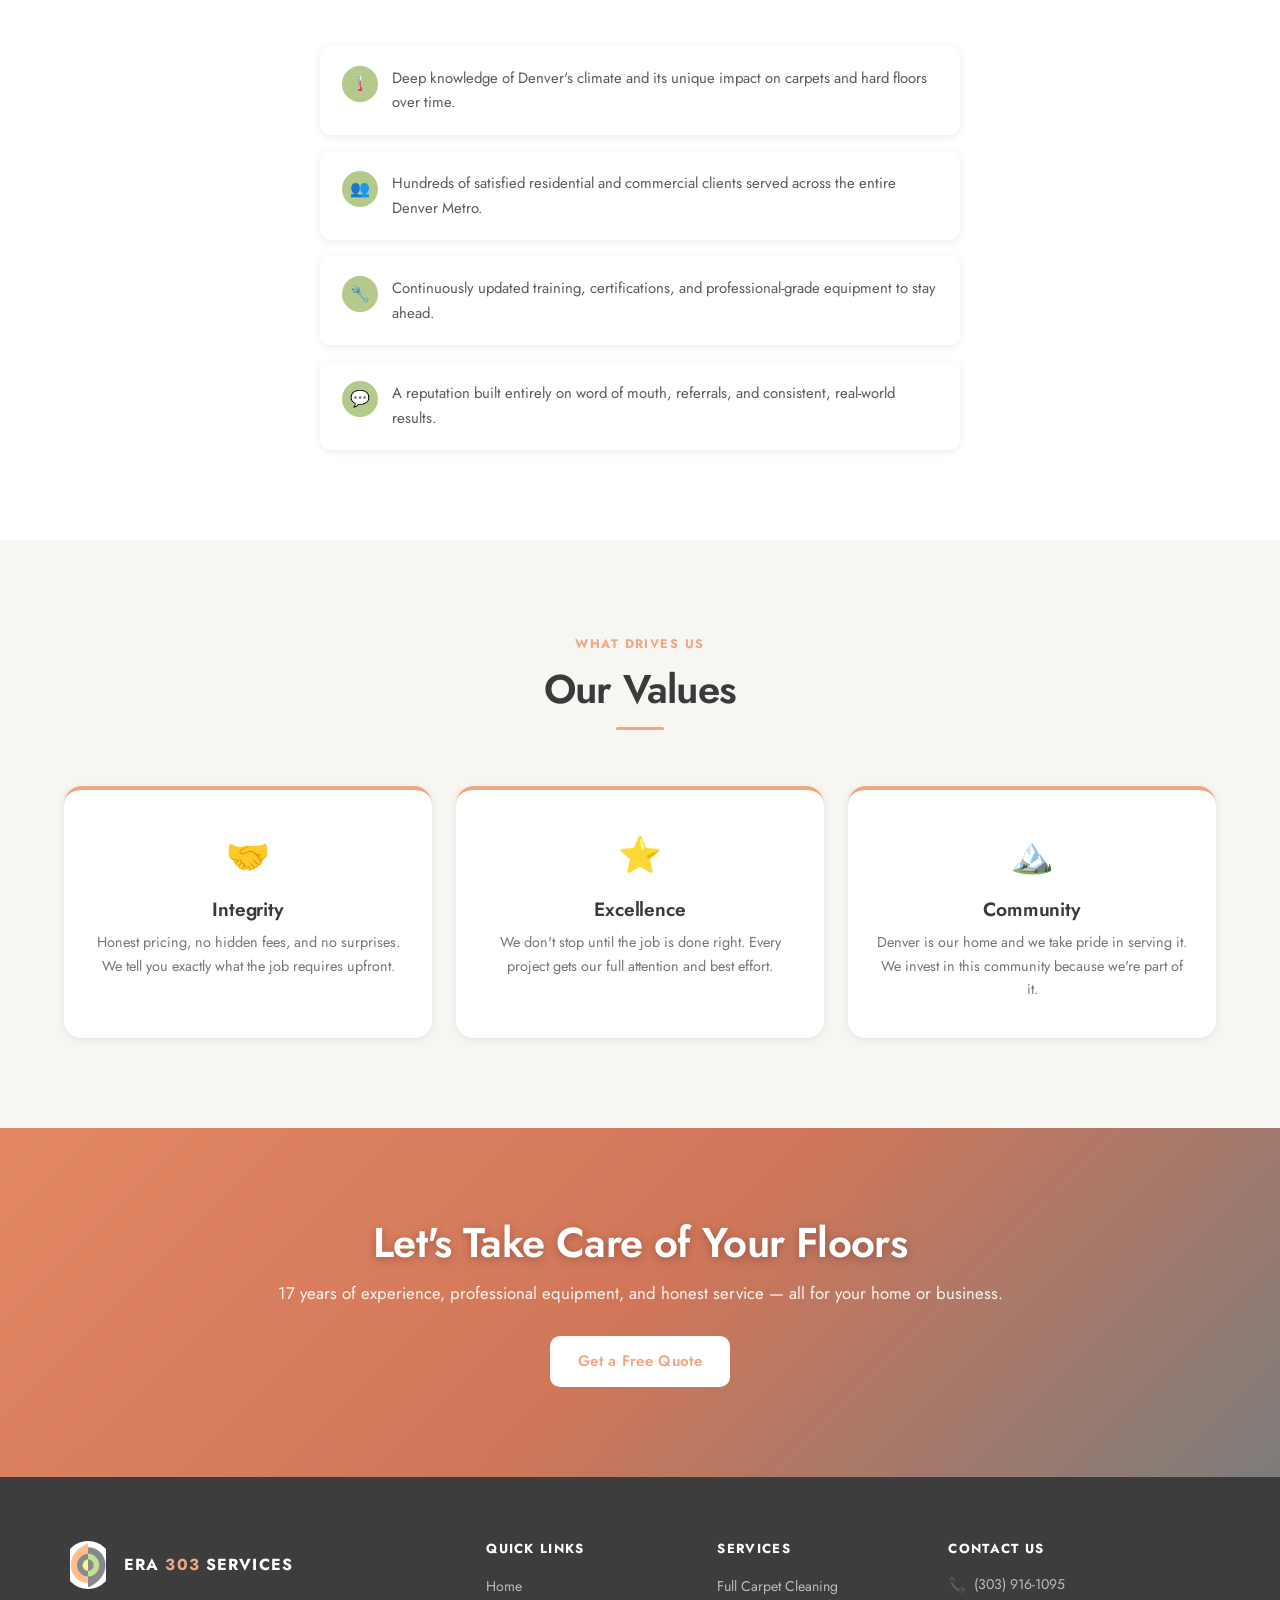
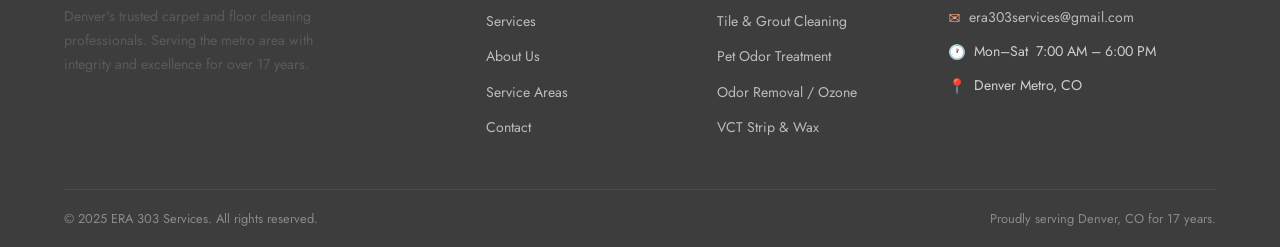
==== commit f31004f1: "Update navbar logo: new icon + uppercase Jost wordmark - Replace logo.jpg with new logo-icon.jpg in " ====
--- a/about.html
+++ b/about.html
@@ -25,8 +25,8 @@
     <div class="container">
       <nav class="nav-inner">
         <a href="index.html" class="nav-logo">
-          <img src="assets/logo.jpg" alt="ERA 303 Services Logo" />
-          <span class="nav-logo-text">ERA <span>303</span> Services</span>
+          <img src="assets/logo-icon.jpg" alt="ERA 303 Services Logo" />
+          <span class="nav-logo-text">ERA <span>303</span> SERVICES</span>
         </a>
         <ul class="nav-links">
           <li><a href="index.html">Home</a></li>
@@ -167,8 +167,8 @@
       <div class="footer-grid">
         <div class="footer-brand">
           <div class="footer-logo-wrap">
-            <img src="assets/logo.jpg" alt="ERA 303 Services Logo" />
-            <div class="footer-logo-name">ERA <span>303</span> Services</div>
+            <img src="assets/logo-icon.jpg" alt="ERA 303 Services Logo" />
+            <div class="footer-logo-name">ERA <span>303</span> SERVICES</div>
           </div>
           <p class="footer-tagline">Denver's trusted carpet and floor cleaning professionals. Serving the metro area with integrity and excellence for over 17 years.</p>
         </div>
--- a/styles.css
+++ b/styles.css
@@ -42,11 +42,11 @@
 button { cursor: pointer; font-family: var(--font-body); border: none; }
 
 /* --- Typography --- */
-h1, h2, h3, h4 { font-family: var(--font-display); line-height: 1.2; color: var(--dark); }
-h1 { font-size: clamp(2rem, 5vw, 3.6rem); font-weight: 600; }
-h2 { font-size: clamp(1.6rem, 3.5vw, 2.6rem); font-weight: 600; }
-h3 { font-size: clamp(1.2rem, 2.5vw, 1.7rem); font-weight: 500; }
-h4 { font-size: 1.15rem; font-weight: 600; }
+h1, h2, h3, h4 { font-family: var(--font-body); line-height: 1.2; color: var(--dark); }
+h1 { font-size: clamp(2rem, 5vw, 3.5rem); font-weight: 700; letter-spacing: -0.02em; }
+h2 { font-size: clamp(1.6rem, 3.5vw, 2.5rem); font-weight: 600; letter-spacing: -0.015em; }
+h3 { font-size: clamp(1.15rem, 2.5vw, 1.6rem); font-weight: 600; letter-spacing: -0.01em; }
+h4 { font-size: 1.1rem; font-weight: 600; letter-spacing: 0; }
 p  { font-size: 1rem; color: var(--charcoal); }
 
 /* ============================================
@@ -105,11 +105,13 @@
   border-radius: 50%;
 }
 .nav-logo-text {
-  font-family: var(--font-display);
-  font-size: 1.35rem;
+  font-family: var(--font-body);
+  font-size: 1.05rem;
   font-weight: 700;
   color: var(--dark);
   line-height: 1.2;
+  text-transform: uppercase;
+  letter-spacing: 0.07em;
 }
 .nav-logo-text span { color: var(--salmon); }
 .nav-links {
@@ -233,26 +235,25 @@
   align-items: center;
   overflow: hidden;
 }
-.hero-bg {
+.hero-video {
   position: absolute;
   inset: 0;
-  background-image: url('assets/hero-technician.png');
-  background-size: cover;
-  background-position: center 15%;
-  transform: scale(1.04);
-  transition: transform 8s ease;
-  filter: brightness(1.05) contrast(1.08) saturate(0.9);
-}
-.hero-bg.loaded { transform: scale(1); }
+  width: 100%;
+  height: 100%;
+  object-fit: cover;
+  object-position: center;
+  filter: brightness(0.72) saturate(0.8) contrast(1.05);
+  pointer-events: none;
+}
 .hero-overlay {
   position: absolute;
   inset: 0;
   background: linear-gradient(
     to right,
-    rgba(20,20,20,.80) 0%,
-    rgba(30,30,30,.65) 45%,
-    rgba(20,20,20,.28) 75%,
-    rgba(10,10,10,.10) 100%
+    rgba(10,10,10,.72) 0%,
+    rgba(20,20,20,.55) 50%,
+    rgba(10,10,10,.25) 80%,
+    rgba(5,5,5,.08)   100%
   );
 }
 .hero-content {
@@ -800,11 +801,13 @@
   filter: brightness(1.05);
 }
 .footer-logo-name {
-  font-family: var(--font-display);
-  font-size: 1.2rem;
+  font-family: var(--font-body);
+  font-size: 1rem;
   font-weight: 700;
   color: var(--white);
   line-height: 1.2;
+  text-transform: uppercase;
+  letter-spacing: 0.07em;
 }
 .footer-logo-name span { color: var(--salmon); }
 .footer-tagline { font-size: .88rem; line-height: 1.7; }
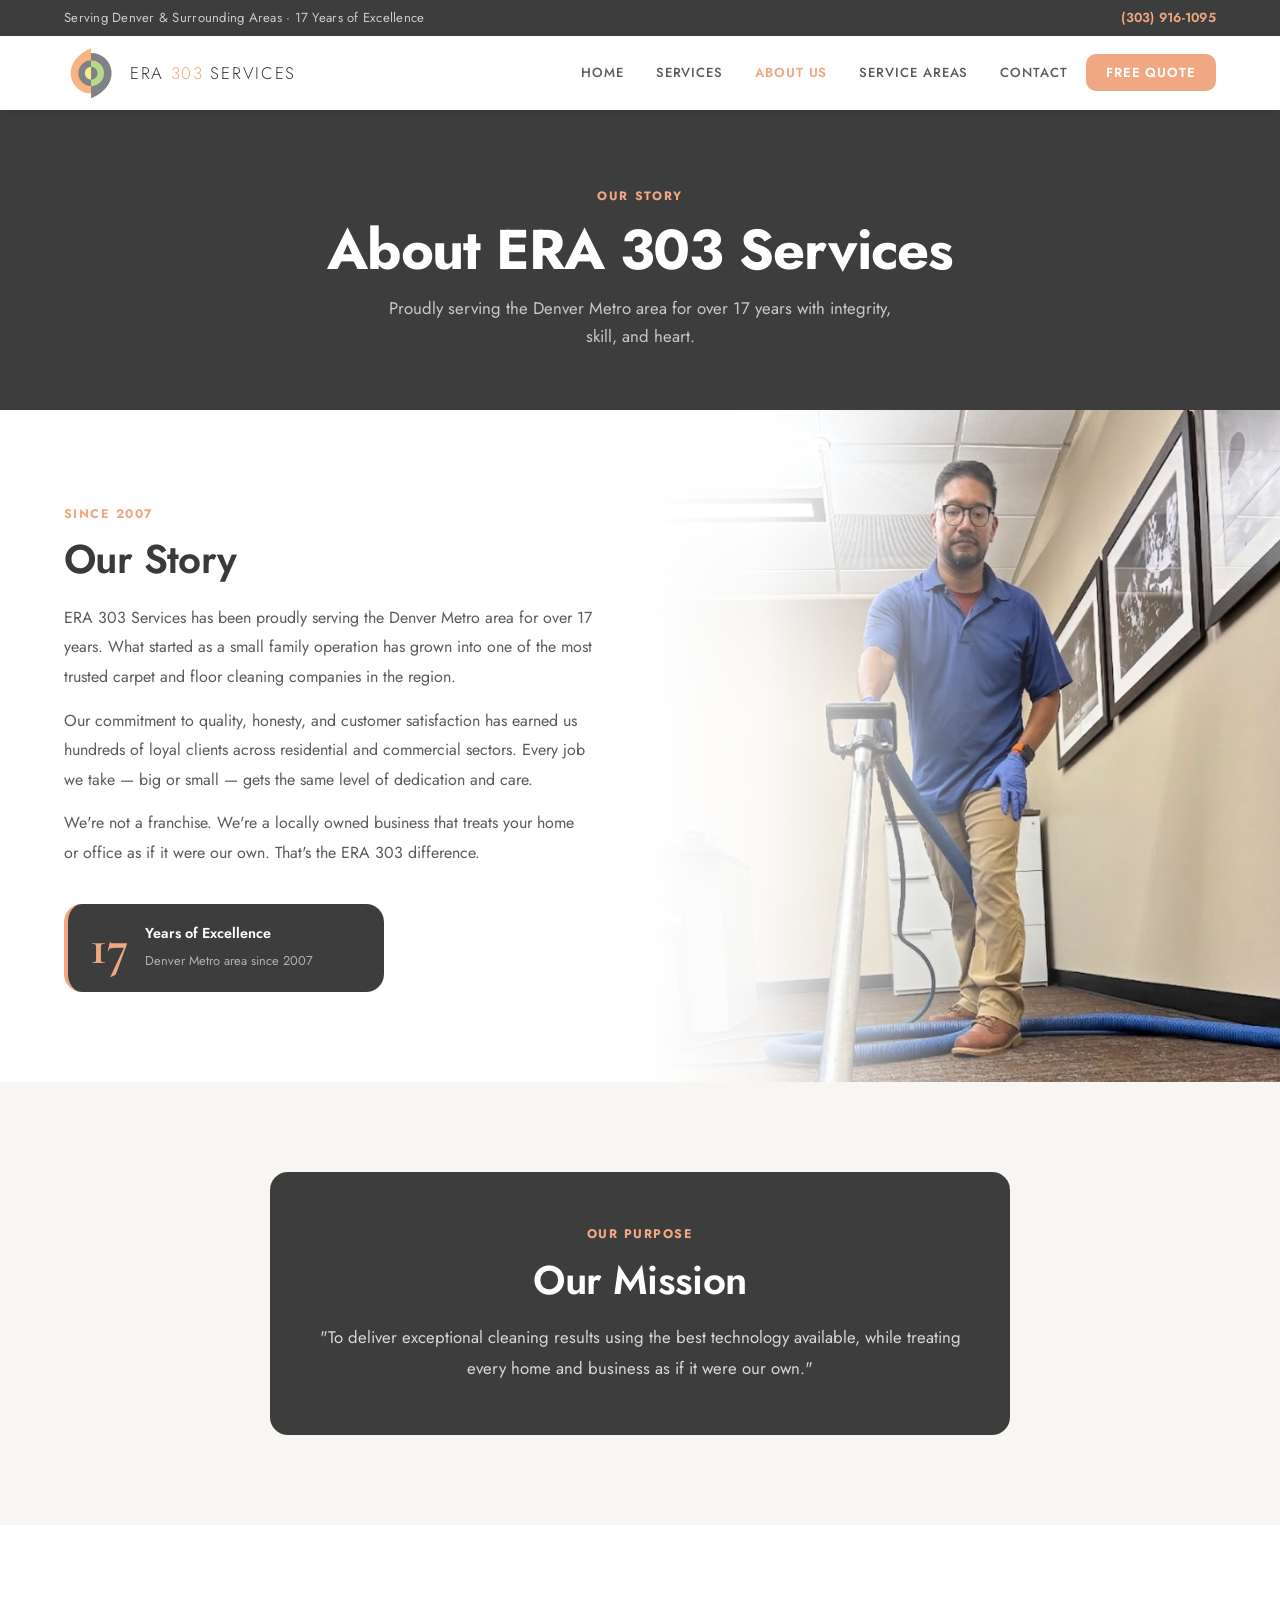
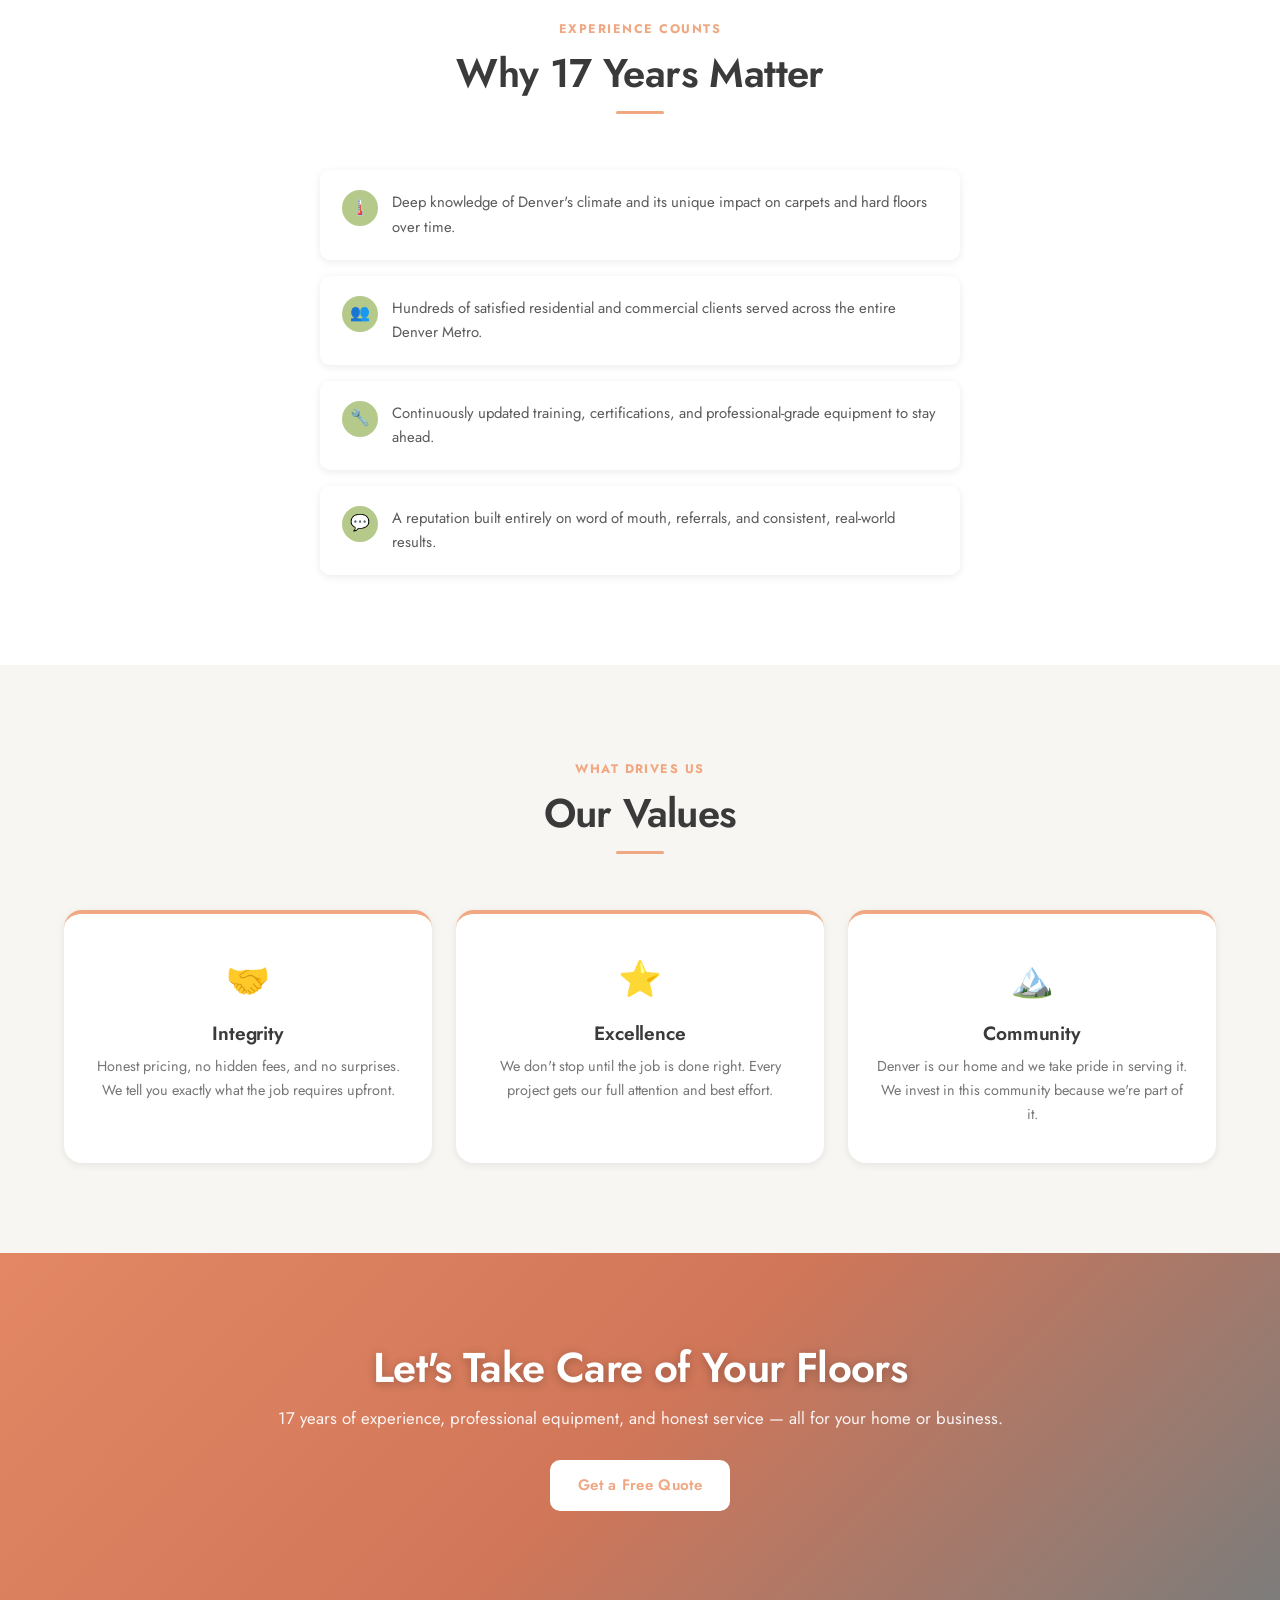
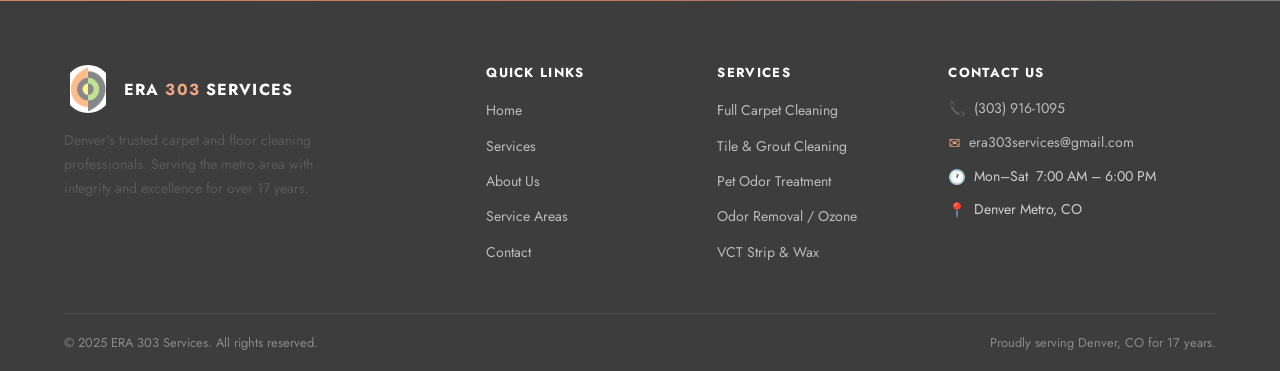
==== commit 1414bf44: "About: editorial split layout with Jesse photo Full-bleed split section: Jesse's photo anchored to t" ====
--- a/about.html
+++ b/about.html
@@ -62,21 +62,25 @@
       </div>
     </section>
 
-    <!-- OUR STORY -->
-    <section class="section section-alt">
-      <div class="container">
-        <div class="about-story fade-up">
-          <div class="about-story-text">
-            <span class="overline" style="color:var(--salmon);font-size:.78rem;font-weight:700;letter-spacing:.12em;text-transform:uppercase;display:block;margin-bottom:8px;">Since 2007</span>
-            <h2>Our Story</h2>
-            <p>ERA 303 Services has been proudly serving the Denver Metro area for over 17 years. What started as a small family operation has grown into one of the most trusted carpet and floor cleaning companies in the region.</p>
-            <p>Our commitment to quality, honesty, and customer satisfaction has earned us hundreds of loyal clients across residential and commercial sectors. Every job we take — big or small — gets the same level of dedication and care.</p>
-            <p>We're not a franchise. We're a locally owned business that treats your home or office as if it were our own. That's the ERA 303 difference.</p>
-          </div>
-          <div class="about-visual">
-            <div class="big-number">17</div>
-            <h3 style="color:var(--white);font-size:1.3rem;margin-bottom:8px;">Years of Service</h3>
-            <p>Serving homeowners, landlords, and businesses across the Denver Metro area since 2007.</p>
+    <!-- OUR STORY — full-bleed split editorial -->
+    <section class="story-split section-alt">
+      <!-- Photo panel: right half, desktop -->
+      <div class="story-photo-panel">
+        <img src="assets/jesse.png" alt="Jesse, ERA 303 lead technician at work" />
+        <div class="story-photo-fade"></div>
+      </div>
+      <!-- Text content: left -->
+      <div class="story-text-col fade-up">
+        <span class="overline">Since 2007</span>
+        <h2>Our Story</h2>
+        <p>ERA 303 Services has been proudly serving the Denver Metro area for over 17 years. What started as a small family operation has grown into one of the most trusted carpet and floor cleaning companies in the region.</p>
+        <p>Our commitment to quality, honesty, and customer satisfaction has earned us hundreds of loyal clients across residential and commercial sectors. Every job we take — big or small — gets the same level of dedication and care.</p>
+        <p>We're not a franchise. We're a locally owned business that treats your home or office as if it were our own. That's the ERA 303 difference.</p>
+        <div class="story-stat">
+          <span class="story-stat-number">17</span>
+          <div class="story-stat-text">
+            <strong>Years of Excellence</strong>
+            <span>Denver Metro area since 2007</span>
           </div>
         </div>
       </div>
--- a/styles.css
+++ b/styles.css
@@ -107,11 +107,11 @@
 .nav-logo-text {
   font-family: var(--font-body);
   font-size: 1.05rem;
-  font-weight: 700;
+  font-weight: 300;
   color: var(--dark);
   line-height: 1.2;
   text-transform: uppercase;
-  letter-spacing: 0.07em;
+  letter-spacing: 0.1em;
 }
 .nav-logo-text span { color: var(--salmon); }
 .nav-links {
@@ -120,9 +120,10 @@
   gap: 4px;
 }
 .nav-links a {
-  font-size: .88rem;
+  font-size: .82rem;
   font-weight: 500;
-  letter-spacing: .03em;
+  letter-spacing: .07em;
+  text-transform: uppercase;
   padding: 7px 14px;
   border-radius: 6px;
   color: var(--charcoal);
@@ -172,8 +173,10 @@
 .mobile-nav.open { display: flex; }
 .mobile-nav a {
   padding: 11px 24px;
-  font-size: .95rem;
+  font-size: .82rem;
   font-weight: 500;
+  letter-spacing: .07em;
+  text-transform: uppercase;
   color: var(--charcoal);
   transition: background var(--transition);
 }
@@ -832,6 +835,99 @@
 }
 
 /* ============================================
+   ABOUT — Story Split Editorial
+   ============================================ */
+.story-split {
+  position: relative;
+  overflow: hidden;
+  padding: 0;
+  min-height: 580px;
+  display: flex;
+  align-items: stretch;
+}
+
+/* Photo: right panel, absolutely pinned */
+.story-photo-panel {
+  position: absolute;
+  right: 0;
+  top: 0;
+  bottom: 0;
+  width: 56%;
+  pointer-events: none;
+}
+.story-photo-panel img {
+  width: 100%;
+  height: 100%;
+  object-fit: cover;
+  object-position: top center;
+  display: block;
+}
+/* Gradient fade: solid white on left → transparent on right */
+.story-photo-fade {
+  position: absolute;
+  inset: 0;
+  background: linear-gradient(
+    to right,
+    var(--white) 0%,
+    var(--white) 12%,
+    rgba(255,255,255,.92) 28%,
+    rgba(255,255,255,.55) 45%,
+    rgba(255,255,255,.12) 62%,
+    transparent 78%
+  );
+}
+
+/* Text column: left half, in-flow */
+.story-text-col {
+  position: relative;
+  z-index: 2;
+  width: 50%;
+  padding: 90px 0 90px calc((100vw - 1180px) / 2);
+  padding-left: max(5%, calc((100vw - 1180px) / 2));
+  padding-right: 48px;
+}
+.story-text-col .overline {
+  display: inline-block;
+  font-size: .78rem;
+  font-weight: 700;
+  letter-spacing: .12em;
+  text-transform: uppercase;
+  color: var(--salmon);
+  margin-bottom: 10px;
+}
+.story-text-col h2 { margin-bottom: 20px; }
+.story-text-col p  { margin-bottom: 14px; line-height: 1.85; }
+
+/* Stat badge */
+.story-stat {
+  display: flex;
+  align-items: center;
+  gap: 16px;
+  margin-top: 36px;
+  padding: 18px 22px;
+  background: var(--charcoal-dk);
+  border-radius: var(--radius-lg);
+  border-left: 4px solid var(--salmon);
+  max-width: 320px;
+}
+.story-stat-number {
+  font-family: var(--font-display);
+  font-size: 3.2rem;
+  font-weight: 700;
+  color: var(--salmon);
+  line-height: 1;
+  flex-shrink: 0;
+}
+.story-stat-text strong {
+  display: block;
+  font-size: .9rem;
+  font-weight: 600;
+  color: var(--white);
+  margin-bottom: 2px;
+}
+.story-stat-text span { font-size: .8rem; color: rgba(255,255,255,.6); }
+
+/* ============================================
    SCROLL ANIMATIONS
    ============================================ */
 .fade-up {
@@ -864,6 +960,31 @@
   .contact-layout { grid-template-columns: 1fr; }
   .contact-info-card { position: static; }
   .values-grid { grid-template-columns: 1fr 1fr; }
+
+  /* Story split — stacked on tablet/mobile */
+  .story-split {
+    flex-direction: column;
+    min-height: unset;
+  }
+  .story-photo-panel {
+    position: relative;
+    width: 100%;
+    height: 380px;
+    right: auto; top: auto; bottom: auto;
+  }
+  .story-photo-fade {
+    background: linear-gradient(
+      to bottom,
+      transparent 30%,
+      rgba(255,255,255,.7) 70%,
+      var(--white) 100%
+    );
+  }
+  .story-text-col {
+    width: 100%;
+    padding: 40px 5% 64px;
+  }
+  .story-stat { max-width: 100%; }
 }
 
 @media (max-width: 640px) {
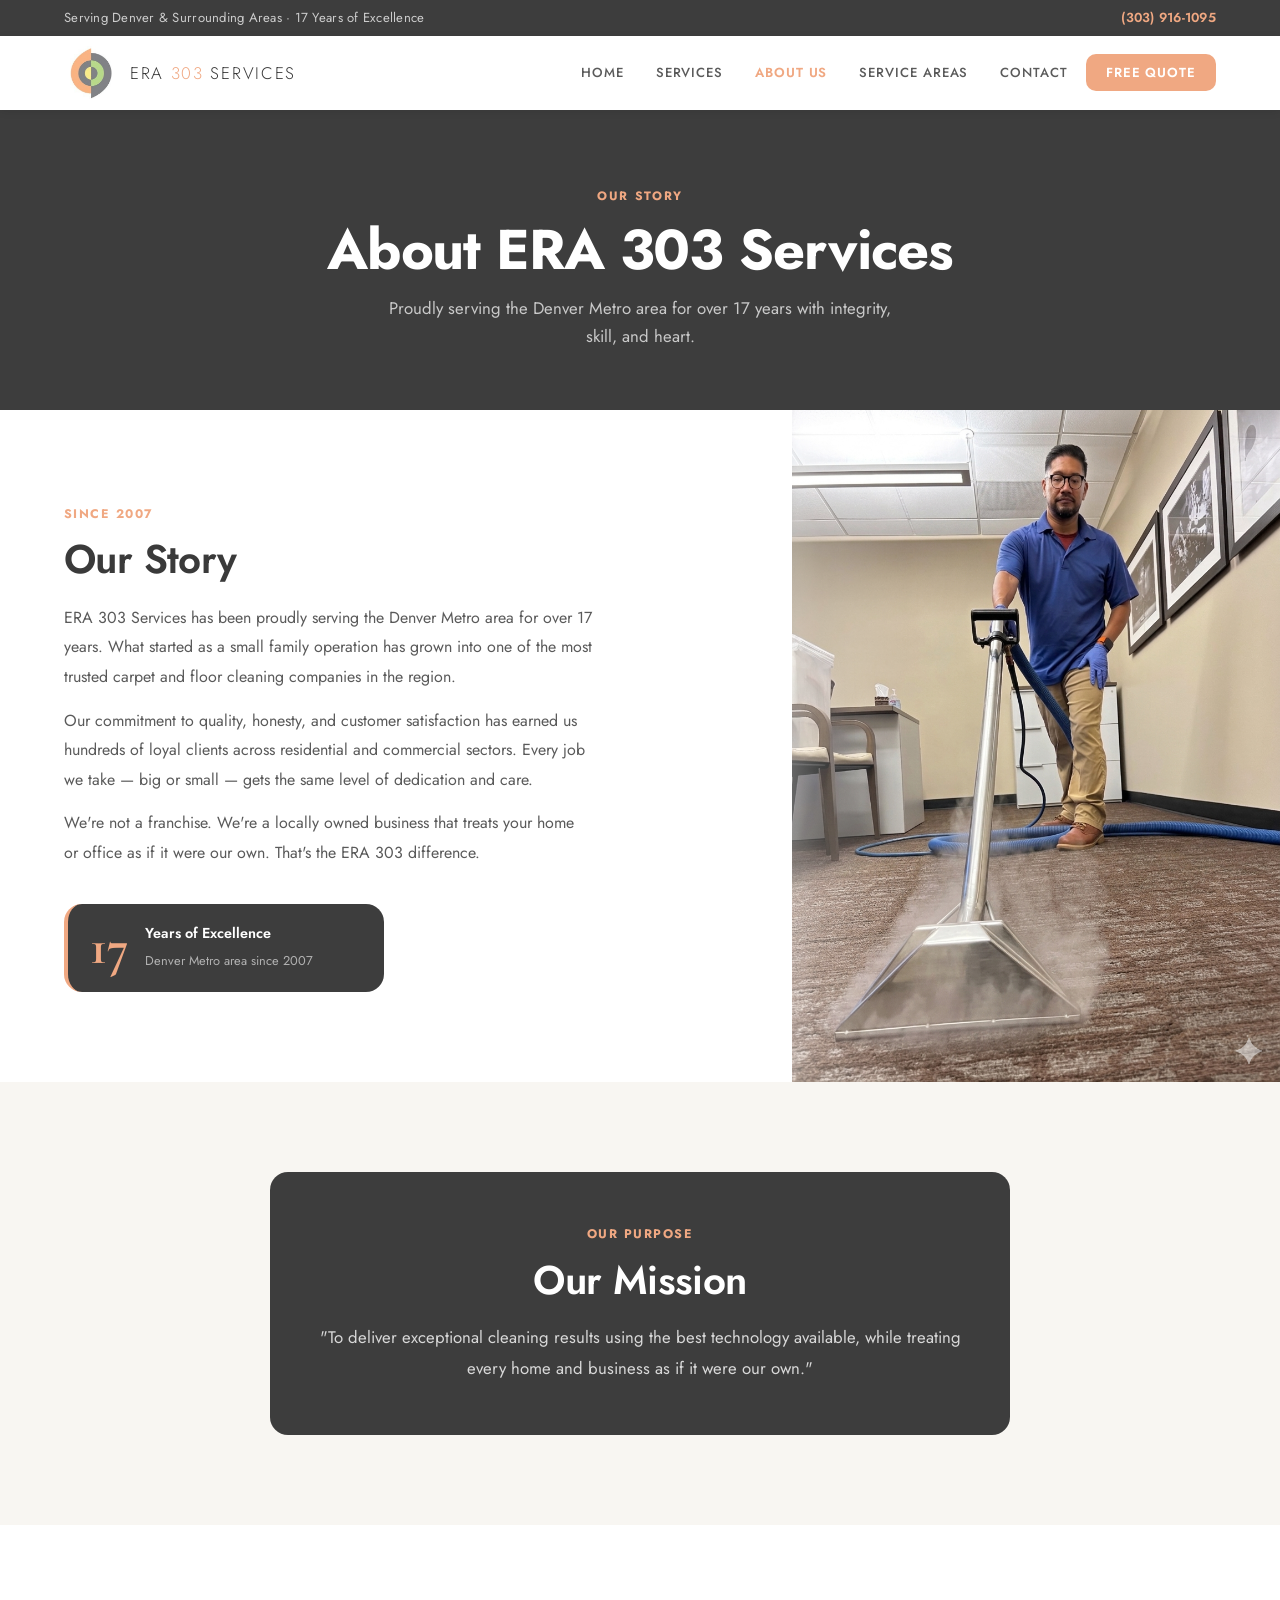
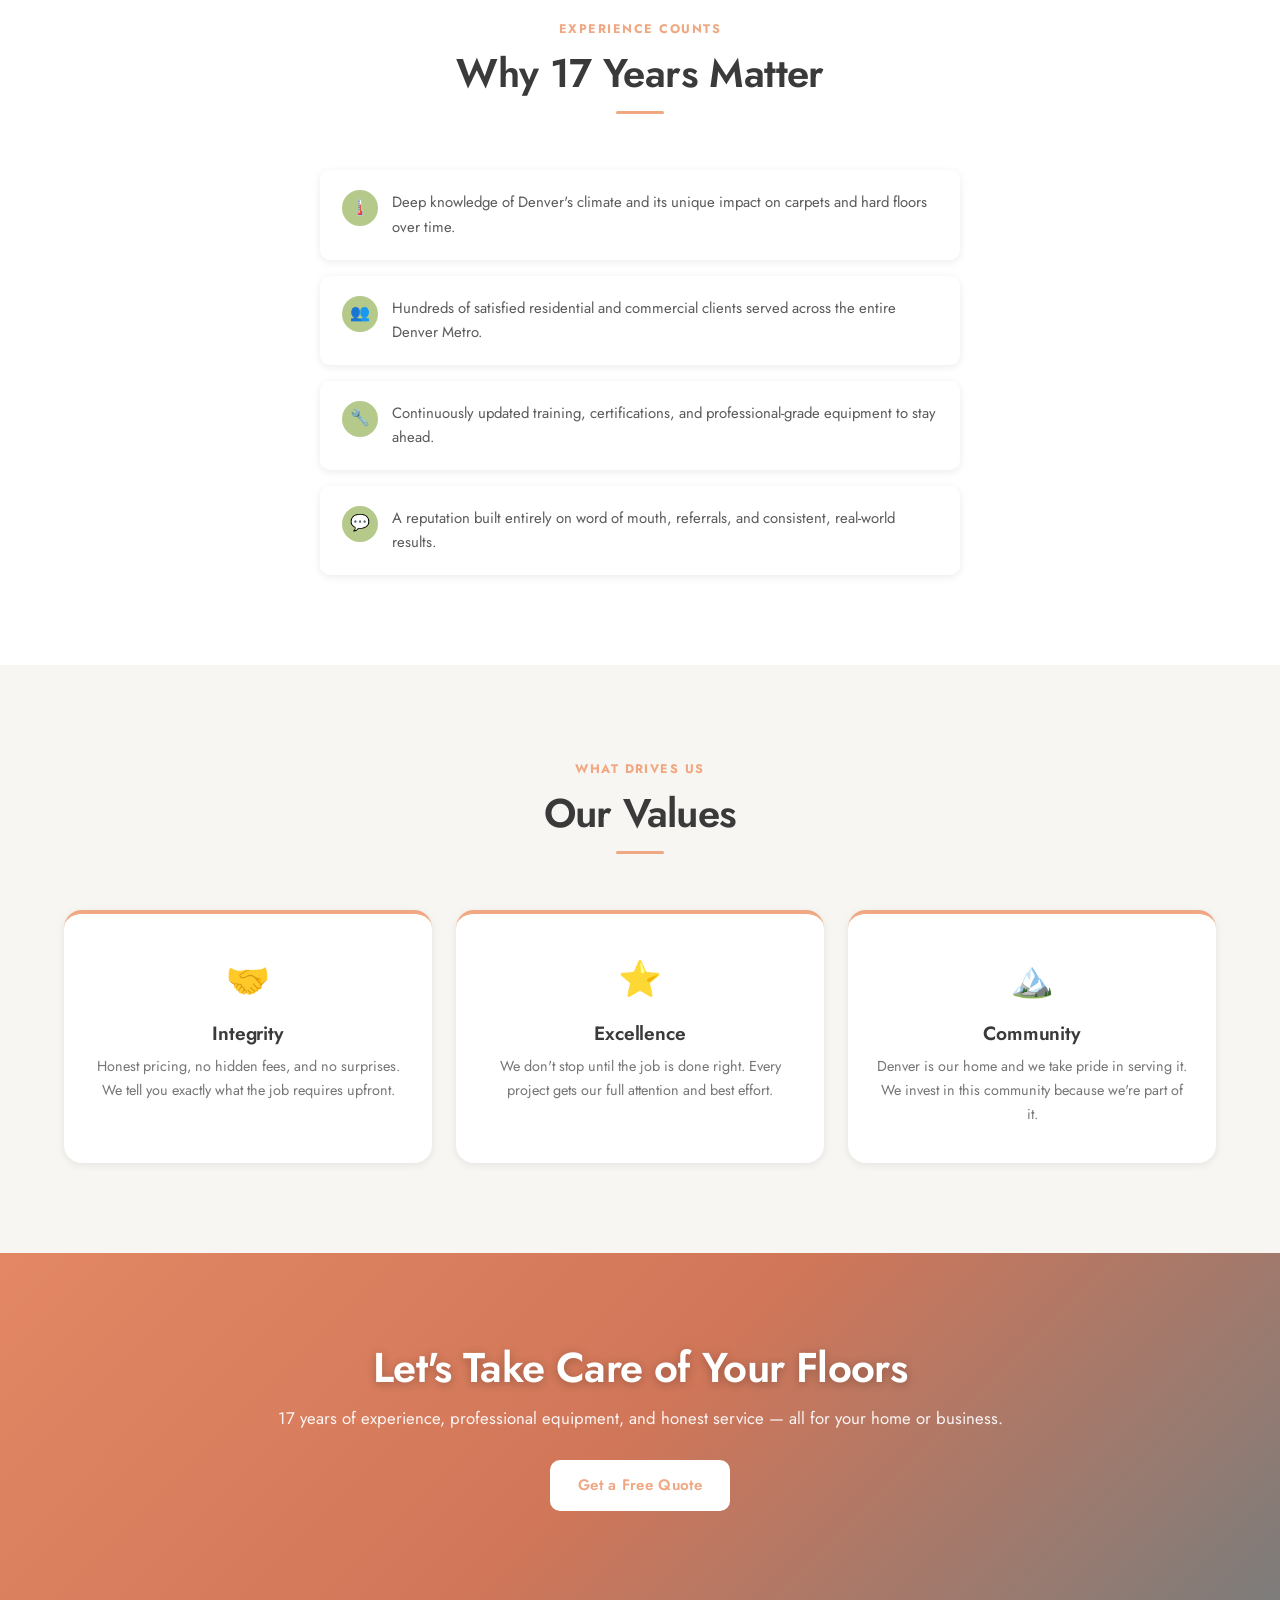
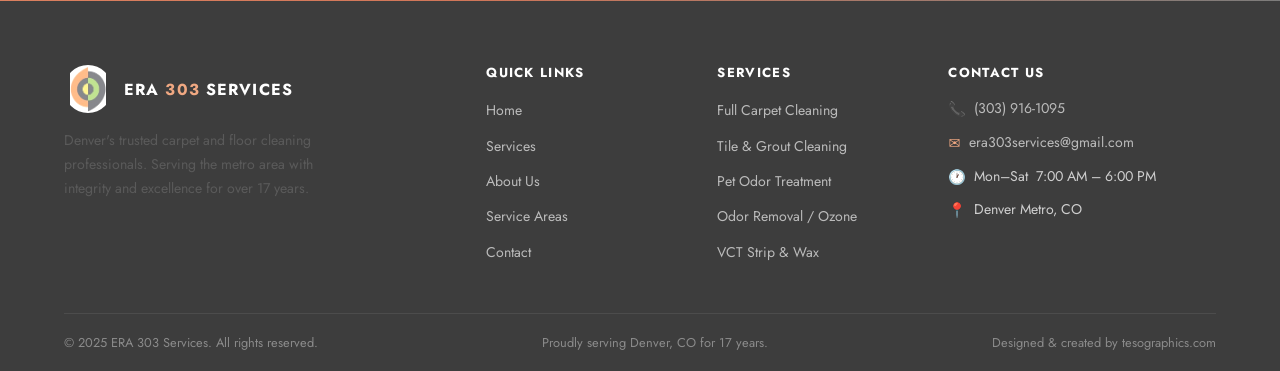
==== commit 2f14921b: "Areas: remove map placeholder; Footer: add tesographics.com credit Co-Authored-By: Claude Sonnet 4.6" ====
--- a/about.html
+++ b/about.html
@@ -209,6 +209,7 @@
       <div class="footer-bottom">
         <span>&copy; 2025 ERA 303 Services. All rights reserved.</span>
         <span>Proudly serving Denver, CO for 17 years.</span>
+        <span>Designed &amp; created by <a href="https://tesographics.com" target="_blank" rel="noopener" class="footer-credit">tesographics.com</a></span>
       </div>
     </div>
   </footer>
--- a/styles.css
+++ b/styles.css
@@ -534,6 +534,14 @@
   font-size: 2rem;
 }
 .service-side { text-align: center; }
+.service-side--photo { text-align: left; }
+.service-photo {
+  width: 100%;
+  height: auto;
+  display: block;
+  border-radius: var(--radius-lg);
+  box-shadow: var(--shadow-md);
+}
 .service-body h2 { margin-bottom: 14px; }
 .service-body > p { margin-bottom: 22px; line-height: 1.8; }
 .service-includes {
@@ -833,6 +841,8 @@
   flex-wrap: wrap;
   gap: 8px;
 }
+.footer-credit { color: rgba(255,255,255,.4); transition: color var(--transition); }
+.footer-credit:hover { color: var(--salmon); }
 
 /* ============================================
    ABOUT — Story Split Editorial
@@ -854,26 +864,27 @@
   bottom: 0;
   width: 56%;
   pointer-events: none;
+  background: var(--white); /* blends with section bg so contain whitespace is invisible */
 }
 .story-photo-panel img {
   width: 100%;
   height: 100%;
-  object-fit: cover;
-  object-position: top center;
+  object-fit: contain;        /* show full photo — no cropping */
+  object-position: right bottom; /* anchor to right-bottom so tool + person are fully visible */
   display: block;
 }
-/* Gradient fade: solid white on left → transparent on right */
+/* Gradient fade: covers only the left edge of the panel */
 .story-photo-fade {
   position: absolute;
   inset: 0;
   background: linear-gradient(
     to right,
-    var(--white) 0%,
-    var(--white) 12%,
-    rgba(255,255,255,.92) 28%,
-    rgba(255,255,255,.55) 45%,
-    rgba(255,255,255,.12) 62%,
-    transparent 78%
+    var(--white)              0%,
+    var(--white)              8%,
+    rgba(255,255,255,.75)    22%,
+    rgba(255,255,255,.25)    36%,
+    rgba(255,255,255,.04)    48%,
+    transparent              58%
   );
 }
 
@@ -969,14 +980,18 @@
   .story-photo-panel {
     position: relative;
     width: 100%;
-    height: 380px;
+    height: 420px;
     right: auto; top: auto; bottom: auto;
+  }
+  .story-photo-panel img {
+    object-fit: contain;
+    object-position: center bottom;
   }
   .story-photo-fade {
     background: linear-gradient(
       to bottom,
-      transparent 30%,
-      rgba(255,255,255,.7) 70%,
+      transparent 50%,
+      rgba(255,255,255,.5) 78%,
       var(--white) 100%
     );
   }
